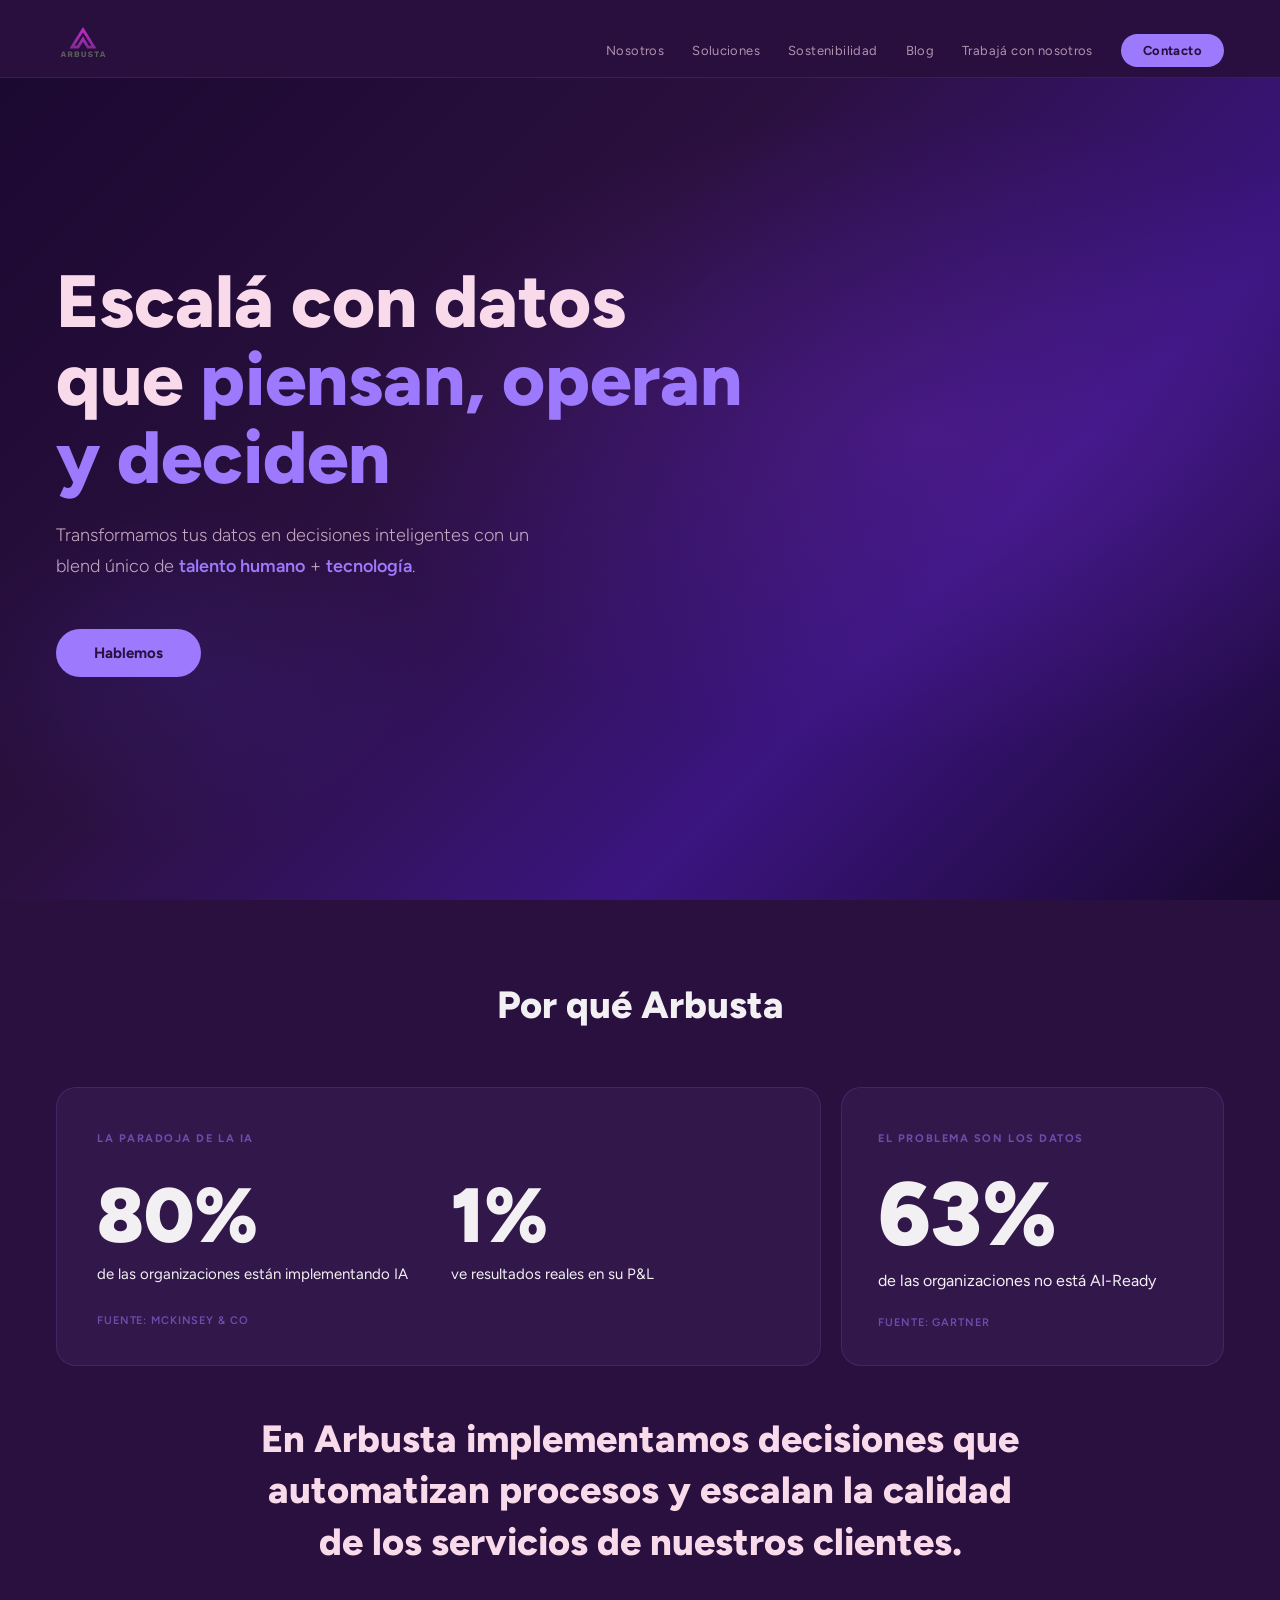
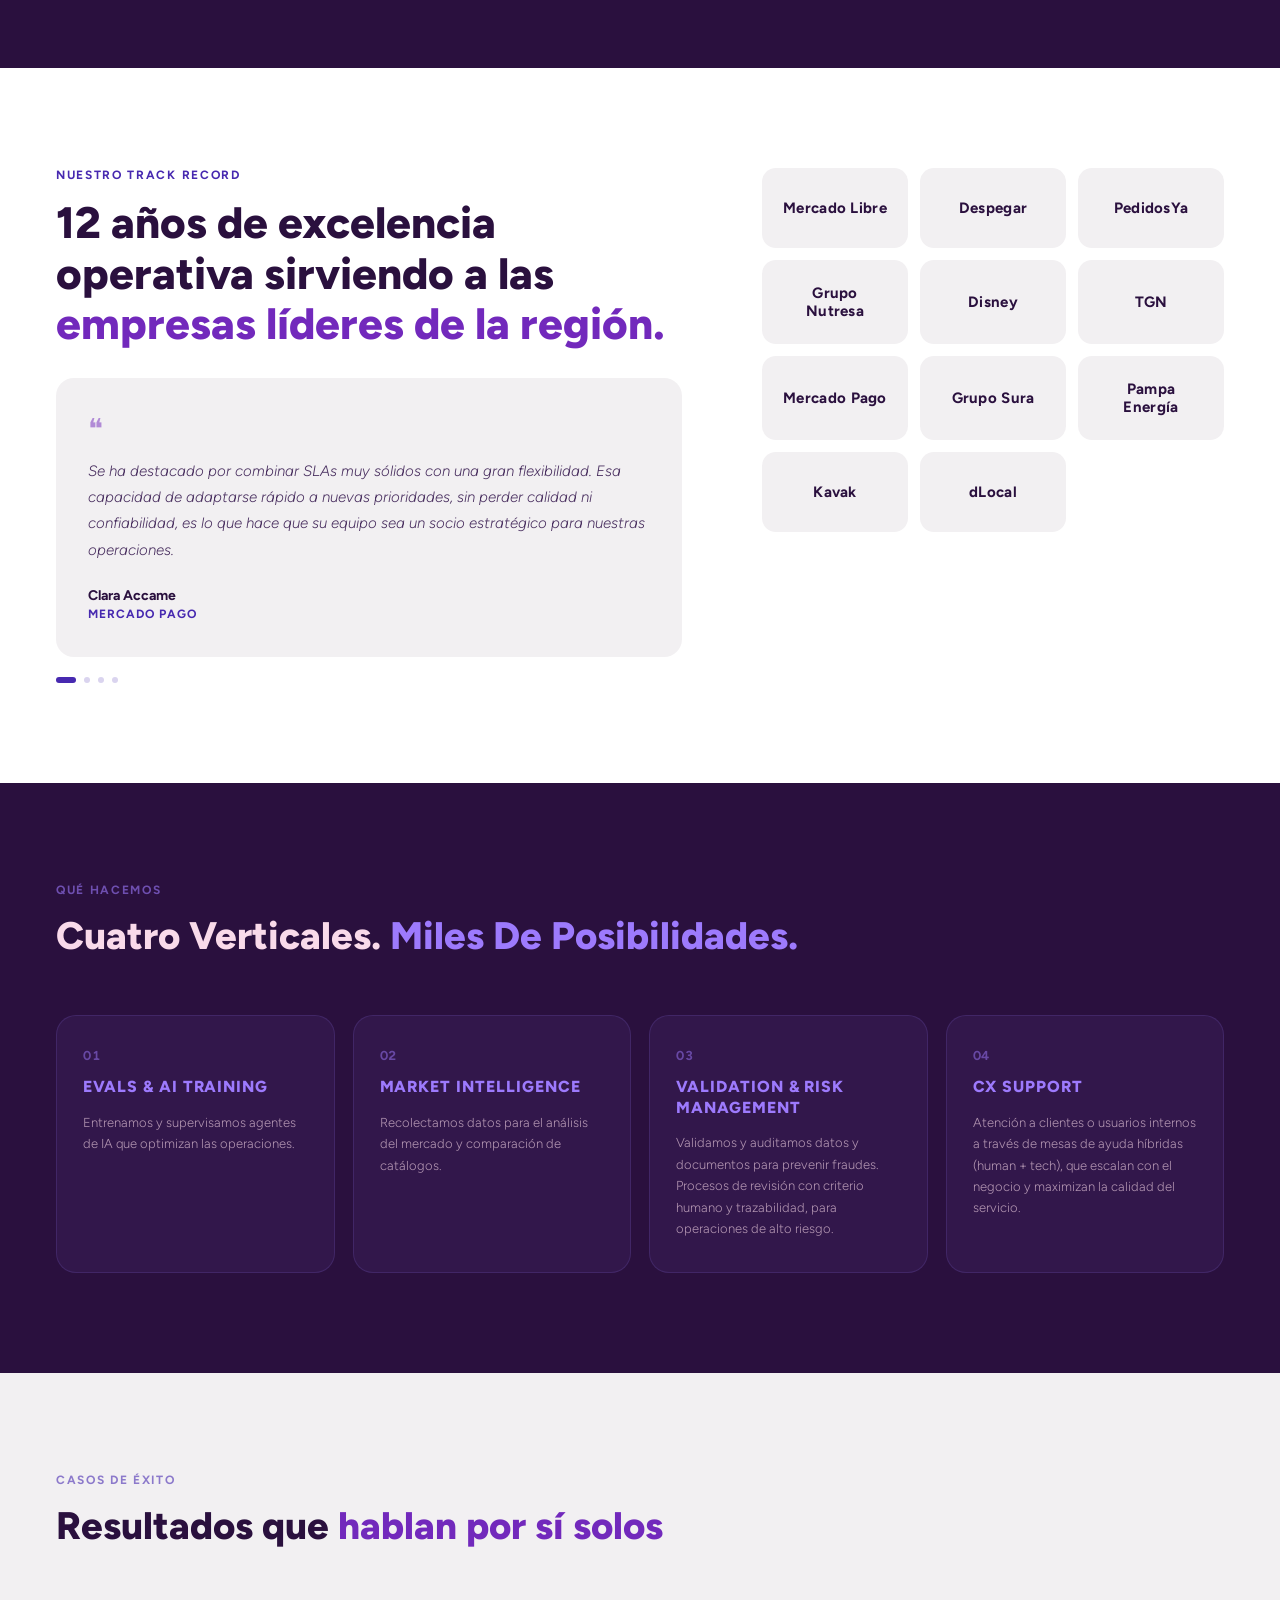
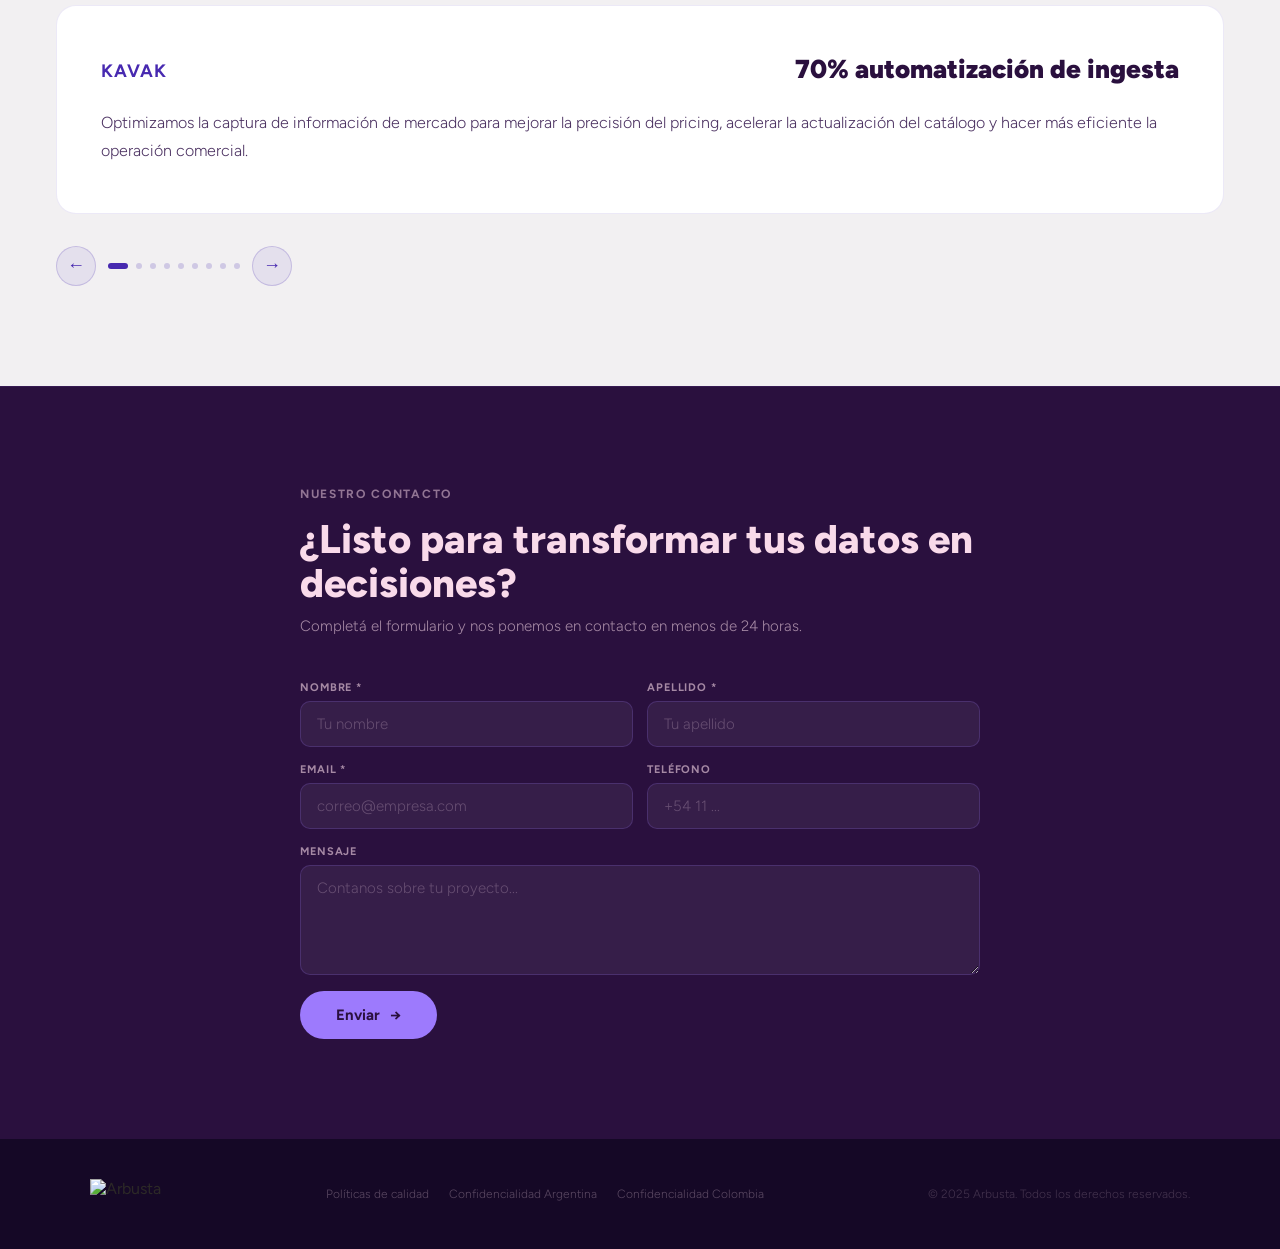
==== index.html @ 10083c9f "Add files via upload" ====
<!DOCTYPE html>
<html lang="es">
<head>
<meta charset="UTF-8">
<meta name="viewport" content="width=device-width, initial-scale=1.0">
<title>Arbusta — Human-in-the-Loop AI — Arbusta</title>
<meta name="description" content="Arbusta — Human-in-the-Loop AI. Transformamos datos en inteligencia accionable.">
<link rel="preconnect" href="https://fonts.googleapis.com">
<link href="https://fonts.googleapis.com/css2?family=Figtree:wght@300;400;600;700;800;900&display=swap" rel="stylesheet">
<link rel="stylesheet" href="styles.css">
</head>
<body>

<!-- NAV -->
<nav>
  <a href="index.html" class="nav-logo">
    <img src="[data-uri]" alt="Arbusta">
  </a>
  <ul class="nav-links">
    <li><a href="index.html#nosotros">Nosotros</a></li>
    <li><a href="soluciones.html">Soluciones</a></li>
    <li><a href="sostenibilidad.html">Sostenibilidad</a></li>
    <li><a href="blog.html">Blog</a></li>
    <li><a href="trabaja.html">Trabajá con nosotros</a></li>
    <li><a href="index.html#contacto" class="nav-cta">Contacto</a></li>
  </ul>
</nav>

<!-- HERO -->
<section class="hero" id="inicio">
  <div class="hero-bg"></div>
  <div class="hero-glow"></div>
  <div class="hero-content">
    <h1>Escalá con datos que <span>piensan, operan y deciden</span></h1>
    <p class="hero-sub">Transformamos tus datos en decisiones inteligentes con un blend único de <strong>talento humano</strong> + <strong>tecnología</strong>.</p>
    <a href="https://calendly.com/stephany-villa/30min" target="_blank" class="btn-primary">Hablemos</a>
  </div>
</section>

<!-- POR QUÉ ARBUSTA -->
<section class="stats-section">

  <div class="stats-section-header">
    <h2>Por qué Arbusta</h2>
  </div>

  <div class="stats-row">

    <!-- Bloque agrupado: datos 1 y 2 (McKinsey) -->
    <div class="stat-group">
      <div class="stat-group-header">
        <span class="stat-group-tag">La paradoja de la IA</span>
      </div>
      <div class="stat-group-nums">
        <div class="stat-group-item">
          <div class="stat-group-num">80%</div>
          <p class="stat-group-title">de las organizaciones están implementando IA</p>
        </div>
        <div class="stat-group-item">
          <div class="stat-group-num">1%</div>
          <p class="stat-group-title">ve resultados reales en su P&amp;L</p>
        </div>
      </div>
      <span class="stat-group-source" style="margin-top: 28px; display: block;">Fuente: McKinsey &amp; Co</span>
    </div>

    <!-- Dato único: Gartner -->
    <div class="stat-solo">
      <span class="stat-solo-tag">El problema son los datos</span>
      <div class="stat-solo-num">63%</div>
      <p class="stat-solo-title">de las organizaciones no está AI-Ready</p>
      <span class="stat-solo-source">Fuente: Gartner</span>
    </div>

  </div>

  <div class="stats-conclusion">
    En Arbusta implementamos decisiones que automatizan procesos y escalan la calidad de los servicios de nuestros clientes.
  </div>

</section>

<!-- TRACK RECORD -->
<section class="nosotros" id="nosotros">
  <div class="nosotros-inner">
    <div class="nosotros-text">
      <span class="section-label">Nuestro track record</span>
      <h2>12 años de excelencia operativa sirviendo a las <span>empresas líderes de la región.</span></h2>
      <div class="testi-inline-carousel">
        <div class="testi-inline-track" id="inlineTrack">
          <div class="testi-inline-card">
            <div class="testi-inline-icon">❝</div>
            <p class="testi-inline-quote">Se ha destacado por combinar SLAs muy sólidos con una gran flexibilidad. Esa capacidad de adaptarse rápido a nuevas prioridades, sin perder calidad ni confiabilidad, es lo que hace que su equipo sea un socio estratégico para nuestras operaciones.</p>
            <p class="testi-inline-author">Clara Accame</p>
            <p class="testi-inline-company">Mercado Pago</p>
          </div>
          <div class="testi-inline-card">
            <div class="testi-inline-icon">❝</div>
            <p class="testi-inline-quote">Es un socio que entiende perfectamente nuestras necesidades de escalamiento y flexibilidad. Su modelo de augmented agents nos ha permitido integrar rápidamente talento especializado a nuestros equipos, manteniendo nuestros estándares de calidad y cultura organizacional.</p>
            <p class="testi-inline-author">Florencia Magnone</p>
            <p class="testi-inline-company">Despegar</p>
          </div>
          <div class="testi-inline-card">
            <div class="testi-inline-icon">❝</div>
            <p class="testi-inline-quote">Fue fundamental para optimizar los input de mercado, que es la materia prima de nuestro algoritmo de Machine Learning, lo cual nos permite tener mayor exactitud en la predicción de precios de mercado y mayor confiabilidad para poder brindar un precio justo a nuestros clientes.</p>
            <p class="testi-inline-author">Jonathan Vidal</p>
            <p class="testi-inline-company">Kavak</p>
          </div>
          <div class="testi-inline-card">
            <div class="testi-inline-icon">❝</div>
            <p class="testi-inline-quote">Es una empresa que se adapta rápidamente a los cambios y los ritmos de cada proyecto. Y además, es una empresa con la que nos identificamos por sus valores, su compromiso, y su impacto.</p>
            <p class="testi-inline-author">Marcos Foglia</p>
            <p class="testi-inline-company">Regional VP, Content Experience & Operations</p>
          </div>
        </div>
        <div class="testi-inline-dots" id="inlineDots"></div>
      </div>
    </div>
    <div class="clientes-grid">
      <div class="cliente-card"><span>Mercado Libre</span></div>
      <div class="cliente-card"><span>Despegar</span></div>
      <div class="cliente-card"><span>PedidosYa</span></div>
      <div class="cliente-card"><span>Grupo Nutresa</span></div>
      <div class="cliente-card"><span>Disney</span></div>
      <div class="cliente-card"><span>TGN</span></div>
      <div class="cliente-card"><span>Mercado Pago</span></div>
      <div class="cliente-card"><span>Grupo Sura</span></div>
      <div class="cliente-card"><span>Pampa Energía</span></div>
      <div class="cliente-card"><span>Kavak</span></div>
      <div class="cliente-card"><span>dLocal</span></div>
    </div>
  </div>
</section>

<!-- SOLUCIONES — solo 4 verticales -->
<section class="soluciones" id="soluciones">
  <span class="soluciones-label">Qué hacemos</span>
  <h2>Cuatro Verticales. <span>Miles De Posibilidades.</span></h2>
  <div class="sol-grid">
    <div class="sol-card">
      <span class="sol-num">01</span>
      <h3>Evals &amp; AI Training</h3>
      <p>Entrenamos y supervisamos agentes de IA que optimizan las operaciones.</p>
    </div>
    <div class="sol-card">
      <span class="sol-num">02</span>
      <h3>Market Intelligence</h3>
      <p>Recolectamos datos para el análisis del mercado y comparación de catálogos.</p>
    </div>
    <div class="sol-card">
      <span class="sol-num">03</span>
      <h3>Validation &amp; Risk Management</h3>
      <p>Validamos y auditamos datos y documentos para prevenir fraudes. Procesos de revisión con criterio humano y trazabilidad, para operaciones de alto riesgo.</p>
    </div>
    <div class="sol-card">
      <span class="sol-num">04</span>
      <h3>CX Support</h3>
      <p>Atención a clientes o usuarios internos a través de mesas de ayuda híbridas (human + tech), que escalan con el negocio y maximizan la calidad del servicio.</p>
    </div>
  </div>
</section>

<!-- CASOS DE ÉXITO -->
<section class="casos-exito" id="casos">
  <span class="soluciones-label" style="color:rgba(71,41,176,0.6);">Casos de éxito</span>
  <h2 class="casos-exito-title">Resultados que <span>hablan por sí solos</span></h2>
  <div class="casos-carousel-wrapper">
    <div class="casos-carousel-track" id="casosTrack">

      <div class="caso-exito-card">
        <div class="caso-exito-top">
          <div class="caso-exito-cliente">Kavak</div>
          <div class="caso-exito-metric">70% automatización de ingesta</div>
        </div>
        <p class="caso-exito-desc">Optimizamos la captura de información de mercado para mejorar la precisión del pricing, acelerar la actualización del catálogo y hacer más eficiente la operación comercial.</p>
      </div>

      <div class="caso-exito-card">
        <div class="caso-exito-top">
          <div class="caso-exito-cliente">TGN</div>
          <div class="caso-exito-metric">+7.700 registros clasificados</div>
        </div>
        <p class="caso-exito-desc">Entrenamos un modelo de IA capaz de clasificar reportes de mantenimiento, ayudando a reducir costos operativos y mejorar la productividad de los equipos técnicos.</p>
      </div>

      <div class="caso-exito-card">
        <div class="caso-exito-top">
          <div class="caso-exito-cliente">Mercado Pago</div>
          <div class="caso-exito-metric">+1.000.000 tickets gestionados</div>
        </div>
        <p class="caso-exito-desc">Gestionamos reclamos y casos complejos con altos estándares de calidad, fortaleciendo la eficiencia operativa y la consistencia del servicio de soporte.</p>
      </div>

      <div class="caso-exito-card">
        <div class="caso-exito-top">
          <div class="caso-exito-cliente">Grupo Nutresa</div>
          <div class="caso-exito-metric">+680.000 registros normalizados</div>
        </div>
        <p class="caso-exito-desc">Mejoramos la calidad y confiabilidad de información crítica de clientes y productos, fortaleciendo la gobernanza de datos y los estándares operativos de la compañía.</p>
      </div>

      <div class="caso-exito-card">
        <div class="caso-exito-top">
          <div class="caso-exito-cliente">Omint</div>
          <div class="caso-exito-metric">6 años de acompañamiento</div>
        </div>
        <p class="caso-exito-desc">Acompañamos la evolución digital de plataformas críticas con QA y testing, ayudando a detectar errores tempranamente y asegurar una mejor experiencia para los usuarios.</p>
      </div>

      <div class="caso-exito-card">
        <div class="caso-exito-top">
          <div class="caso-exito-cliente">Mercado Libre</div>
          <div class="caso-exito-metric">Data annotation + computer vision</div>
        </div>
        <p class="caso-exito-desc">Contribuimos a mejorar modelos que detectan publicaciones fraudulentas y artículos prohibidos, fortaleciendo la seguridad y confianza dentro del ecosistema digital.</p>
      </div>

      <div class="caso-exito-card">
        <div class="caso-exito-top">
          <div class="caso-exito-cliente">Mamotest</div>
          <div class="caso-exito-metric">25.000 imágenes taggeadas</div>
        </div>
        <p class="caso-exito-desc">Preparamos información médica clave para entrenar IA aplicada a mamografías, ayudando a acelerar diagnósticos y ampliar el acceso a salud de calidad.</p>
      </div>

      <div class="caso-exito-card">
        <div class="caso-exito-top">
          <div class="caso-exito-cliente">Newsan</div>
          <div class="caso-exito-metric">Calidad de datos</div>
        </div>
        <p class="caso-exito-desc">Aseguramos la calidad de información crítica para implementar una solución digital B2B, combinando excelencia operativa, eficiencia y talento diverso.</p>
      </div>

      <div class="caso-exito-card">
        <div class="caso-exito-top">
          <div class="caso-exito-cliente">Swiss Medical Group</div>
          <div class="caso-exito-metric">Integración de Nuevos Talentos</div>
        </div>
        <p class="caso-exito-desc">Diseñamos un programa de aceleración técnica para incorporar nuevos perfiles a equipos de desarrollo, demostrando el valor de formar talento con potencial.</p>
      </div>

    </div>
  </div>
  <div class="casos-carousel-controls">
    <button class="casos-btn" id="casosPrev">&#8592;</button>
    <div class="casos-dots" id="casosDots"></div>
    <button class="casos-btn" id="casosNext">&#8594;</button>
  </div>
</section>

<!-- CONTACTO -->
<section class="contacto" id="contacto">
  <div class="contacto-inner">
    <span class="section-label" style="color:rgba(249,218,234,0.5);">Nuestro contacto</span>
    <h2>¿Listo para transformar tus datos en decisiones?</h2>
    <p class="contacto-sub">Completá el formulario y nos ponemos en contacto en menos de 24 horas.</p>
    <form class="contact-form" id="contact-form" action="https://formspree.io/f/xrejwpoy" method="POST">
      <div class="form-row">
        <div class="form-group"><label>Nombre *</label><input type="text" name="nombre" placeholder="Tu nombre" required></div>
        <div class="form-group"><label>Apellido *</label><input type="text" name="apellido" placeholder="Tu apellido" required></div>
      </div>
      <div class="form-row">
        <div class="form-group"><label>Email *</label><input type="email" name="email" placeholder="correo@empresa.com" required></div>
        <div class="form-group"><label>Teléfono</label><input type="tel" name="telefono" placeholder="+54 11 ..."></div>
      </div>
      <div class="form-group"><label>Mensaje</label><textarea name="mensaje" placeholder="Contanos sobre tu proyecto..." maxlength="500"></textarea></div>
      <button type="submit" class="btn-submit" id="c-btn"><span class="btext">Enviar</span> →</button>
    </form>
    <div class="form-success" id="c-success">
      <div class="success-icon">✓</div>
      <h3>¡Mensaje enviado!</h3>
      <p>Nos ponemos en contacto en menos de 24 horas.</p>
    </div>
  </div>
</section>

<!-- FOOTER -->
<footer>
  <div class="footer-inner">
    <div class="footer-logo">
      <img src="[data-uri]" alt="Arbusta">
    </div>
    <div class="footer-links">
      <a href="https://arbusta.net/politica-privacidad-extensiones/" target="_blank">Políticas de calidad</a>
      <a href="https://arbusta.net/confidencialidad-arg/" target="_blank">Confidencialidad Argentina</a>
      <a href="https://arbusta.net/confidencialidad-col/" target="_blank">Confidencialidad Colombia</a>
    </div>
    <span class="footer-copy">© 2025 Arbusta. Todos los derechos reservados.</span>
  </div>
</footer>
<script src="main.js"></script>
</body>
</html>
---- styles.css ----
*, *::before, *::after { box-sizing: border-box; margin: 0; padding: 0; }
:root {
  /* Colores de la propuesta web / brandbook */
  --aubergine:   #2a103e;
  --purple:      #4729b0;
  --grape:       #7229bc;
  --lilac:       #9d7afd;
  --pink:        #f9daea;
  --graphite:    #2c2927;
  --gray:        #f2f0f2;
  --white:       #ffffff;
}
html { scroll-behavior: smooth; }
body { font-family: 'Figtree', sans-serif; background: var(--white); color: var(--graphite); overflow-x: hidden; }
a { text-decoration: none; }
img { max-width: 100%; display: block; }

/* ── NAV ── */
nav {
  position: fixed; top: 0; left: 0; right: 0; z-index: 200;
  display: flex; align-items: flex-end; justify-content: space-between;
  padding: 0 56px 18px; height: 78px;
  background: rgba(42,16,62,0.97); backdrop-filter: blur(16px);
  border-bottom: 1px solid rgba(157,122,253,0.14);
}
.nav-logo img { height: 34px; width: auto; }
.nav-links { display: flex; gap: 28px; list-style: none; align-items: center; }
.nav-links a { font-size: 13px; font-weight: 400; color: rgba(249,218,234,0.65); letter-spacing: 0.03em; transition: color 0.2s; }
.nav-links a:hover { color: var(--white); }
.nav-cta { background: var(--lilac) !important; color: var(--aubergine) !important; padding: 9px 22px; border-radius: 100px; font-weight: 700 !important; }
.nav-cta:hover { opacity: 0.88; }

/* ── HERO ── */
.hero {
  min-height: 100vh; background: var(--aubergine);
  display: flex; align-items: center;
  padding: 120px 56px 80px; position: relative; overflow: hidden;
}
.hero-bg {
  position: absolute; inset: 0; z-index: 0;
  background: linear-gradient(135deg, #1a0830 0%, #2a103e 40%, #3b1580 70%, #1a0830 100%);
}
.hero-glow {
  position: absolute; inset: 0; z-index: 1; pointer-events: none;
  background:
    radial-gradient(ellipse 70% 55% at 72% 48%, rgba(114,41,188,0.28) 0%, transparent 65%),
    radial-gradient(ellipse 35% 35% at 15% 75%, rgba(71,41,176,0.22) 0%, transparent 55%);
  animation: glow 9s ease-in-out infinite alternate;
}
@keyframes glow { from { opacity:.65; } to { opacity:1; } }
.hero-content { position: relative; z-index: 2; max-width: 700px; }
.hero h1 {
  font-size: clamp(44px, 5.8vw, 74px); font-weight: 800; line-height: 1.05;
  color: var(--pink); margin-bottom: 24px;
  animation: fadeUp 0.9s ease both;
}
.hero h1 span { color: var(--lilac); }
.hero-sub {
  font-size: 18px; font-weight: 300; color: rgba(249,218,234,0.75);
  line-height: 1.68; max-width: 520px; margin-bottom: 48px;
  animation: fadeUp 0.9s 0.15s ease both;
}
.hero-sub strong { color: var(--lilac); font-weight: 600; }
.btn-primary {
  display: inline-block; font-size: 15px; font-weight: 700;
  background: var(--lilac); color: var(--aubergine);
  border-radius: 100px; padding: 15px 38px;
  transition: opacity 0.2s, transform 0.15s;
  animation: fadeUp 0.9s 0.3s ease both;
}
.btn-primary:hover { opacity: 0.88; transform: translateY(-2px); }
@keyframes fadeUp { from { opacity:0; transform:translateY(20px); } to { opacity:1; transform:none; } }

/* ── POR QUÉ ARBUSTA — stats ── */
.stats-section {
  background: var(--aubergine); padding: 80px 56px 100px;
}
.stats-section-header {
  text-align: center; margin-bottom: 56px;
}
.stats-section-header .section-label { color: rgba(157,122,253,0.6); }
.stats-section-header h2 {
  font-size: clamp(24px, 3vw, 38px); font-weight: 800; color: #f2f0f2; margin-bottom: 0; line-height: 1.35;
}
.stats-section-header h2 span { color: rgba(249,218,234,0.55); font-weight: 300; }
/* fila principal: bloque izq agrupado + bloque der */
.stats-row {
  display: grid; grid-template-columns: 2fr 1fr; gap: 20px;
  margin-bottom: 48px;
}
/* bloque izquierdo: 2 números lado a lado con tag y fuente compartidos */
.stat-group {
  background: rgba(157,122,253,0.07); border: 1px solid rgba(157,122,253,0.15);
  border-radius: 20px; padding: 44px 40px 36px;
}
.stat-group-header {
  display: flex; justify-content: space-between; align-items: flex-start;
  margin-bottom: 32px;
}
.stat-group-tag {
  font-size: 11px; font-weight: 700; letter-spacing: 0.14em; text-transform: uppercase;
  color: rgba(157,122,253,0.55);
}
.stat-group-source {
  font-size: 11px; font-weight: 600; letter-spacing: 0.08em;
  color: rgba(157,122,253,0.55); text-transform: uppercase;
}
.stat-group-nums {
  display: grid; grid-template-columns: 1fr 1fr; gap: 24px;
}
.stat-group-item { }
.stat-group-num {
  font-size: clamp(64px, 6vw, 92px); font-weight: 900; color: #f2f0f2;
  line-height: 1; margin-bottom: 10px;
}
.stat-group-title {
  font-size: 15px; font-weight: 400; color: #f2f0f2; line-height: 1.45;
}
.stat-group-divider {
  width: 1px; background: rgba(157,122,253,0.2); align-self: stretch; margin: 0 4px;
}
/* bloque derecho: dato único */
.stat-solo {
  background: rgba(157,122,253,0.07); border: 1px solid rgba(157,122,253,0.15);
  border-radius: 20px; padding: 44px 36px 36px;
  display: flex; flex-direction: column;
}
.stat-solo-tag {
  font-size: 11px; font-weight: 700; letter-spacing: 0.14em; text-transform: uppercase;
  color: rgba(157,122,253,0.55); margin-bottom: auto;
}
.stat-solo-num {
  font-size: clamp(72px, 7vw, 100px); font-weight: 900; color: #f2f0f2;
  line-height: 1; margin: 24px 0 10px;
}
.stat-solo-title {
  font-size: 16px; font-weight: 400; color: #f2f0f2; line-height: 1.45; margin-bottom: 24px;
}
.stat-solo-source {
  font-size: 11px; font-weight: 600; letter-spacing: 0.08em;
  color: rgba(157,122,253,0.55); text-transform: uppercase; margin-top: auto;
}
.stats-conclusion {
  text-align: center; max-width: 760px; margin: 40px auto 0;
  font-size: clamp(24px, 3vw, 38px); font-weight: 800; color: var(--pink);
  line-height: 1.35;
}
.stats-conclusion strong { font-weight: 700; color: var(--lilac); }

/* ── TRACK RECORD ── */
.nosotros { background: var(--white); padding: 100px 56px; }
.nosotros-inner { max-width: 1200px; margin: 0 auto; display: grid; grid-template-columns: 1fr 2fr; gap: 80px; align-items: start; }
.section-label { font-size: 12px; font-weight: 700; letter-spacing: 0.14em; color: var(--purple); text-transform: uppercase; margin-bottom: 16px; display: block; }
.nosotros-text h2 { font-size: clamp(28px, 3.5vw, 44px); font-weight: 800; color: var(--aubergine); line-height: 1.15; margin-bottom: 28px; }
.nosotros-text h2 span { color: var(--grape); }
.nosotros-stat {
  display: flex; flex-direction: column; align-items: center; justify-content: center;
  text-align: center; gap: 6px; margin-bottom: 36px;
  background: var(--gray); border-radius: 18px; padding: 36px 28px;
}
.nosotros-stat-num { font-size: 72px; font-weight: 900; color: var(--purple); line-height: 1; }
.nosotros-stat-label { font-size: 15px; color: #4a3060; line-height: 1.4; font-weight: 400; max-width: 200px; }
.btn-solid { display: inline-block; font-size: 14px; font-weight: 700; background: var(--lilac); color: var(--aubergine); border-radius: 100px; padding: 14px 32px; transition: opacity 0.2s, transform 0.15s; }
.btn-solid:hover { opacity: 0.88; transform: translateY(-1px); }
/* carrusel inline */
.testi-inline-carousel { overflow: hidden; }
.testi-inline-track { display: flex; transition: transform 0.5s cubic-bezier(0.4,0,0.2,1); }
.testi-inline-card {
  flex: 0 0 100%; background: var(--gray); border-radius: 18px; padding: 36px 32px;
  box-sizing: border-box; display: flex; flex-direction: column;
}
.testi-inline-icon { font-size: 28px; color: var(--grape); opacity: 0.5; margin-bottom: 16px; line-height: 1; }
.testi-inline-quote { font-size: 15px; color: #4a3060; line-height: 1.75; font-weight: 300; font-style: italic; flex: 1; margin-bottom: 24px; }
.testi-inline-author { font-size: 14px; font-weight: 700; color: var(--aubergine); }
.testi-inline-company { font-size: 12px; font-weight: 700; color: var(--purple); margin-top: 3px; text-transform: uppercase; letter-spacing: 0.08em; }
.testi-inline-dots { display: flex; gap: 8px; margin-top: 20px; }
.testi-inline-dot {
  width: 6px; height: 6px; border-radius: 50%;
  background: rgba(71,41,176,0.2); cursor: pointer; transition: all 0.2s;
}
.testi-inline-dot.active { background: var(--purple); width: 20px; border-radius: 3px; }
/* grid de logos */
.clientes-grid {
  display: grid; grid-template-columns: repeat(3, 1fr); gap: 12px;
}
.cliente-card {
  background: #f2f0f2; border-radius: 14px; padding: 24px 20px;
  display: flex; align-items: center; justify-content: center;
  min-height: 80px;
}
.cliente-card span {
  font-size: 15px; font-weight: 700; color: var(--aubergine);
  text-align: center; letter-spacing: 0.02em;
}

/* ── SOLUCIONES — solo 4 verticales ── */
.soluciones { background: var(--aubergine); padding: 100px 56px; }
.soluciones-label { font-size: 12px; font-weight: 700; letter-spacing: 0.14em; color: rgba(157,122,253,0.6); text-transform: uppercase; margin-bottom: 16px; display: block; }
.soluciones h2 { font-size: clamp(28px, 3vw, 42px); font-weight: 800; color: var(--pink); margin-bottom: 56px; line-height: 1.2; }
.soluciones h2 span { color: var(--lilac); }
.sol-grid { display: grid; grid-template-columns: repeat(4,1fr); gap: 18px; }
.sol-card {
  background: rgba(157,122,253,0.07); border: 1px solid rgba(157,122,253,0.15);
  border-radius: 20px; padding: 32px 26px;
  display: flex; flex-direction: column; gap: 14px;
  transition: background 0.2s, transform 0.15s;
}
.sol-card:hover { background: rgba(157,122,253,0.13); transform: translateY(-3px); }
.sol-num { font-size: 13px; font-weight: 700; color: rgba(157,122,253,0.5); font-variant-numeric: tabular-nums; letter-spacing: 0.06em; }
.sol-card h3 { font-size: 16px; font-weight: 800; color: var(--lilac); text-transform: uppercase; letter-spacing: 0.06em; line-height: 1.3; }
.sol-card p { font-size: 13px; color: rgba(249,218,234,0.65); line-height: 1.65; font-weight: 300; flex: 1; }

/* ── CASOS DE ÉXITO ── */
.casos-exito { background: var(--gray); padding: 100px 56px; }
.casos-exito-title { font-size: clamp(28px, 3vw, 42px); font-weight: 800; color: var(--aubergine); margin-bottom: 56px; line-height: 1.2; }
.casos-exito-title span { color: var(--grape); }
.casos-carousel-wrapper { overflow: hidden; }
.casos-carousel-track { display: flex; transition: transform 0.5s cubic-bezier(0.4,0,0.2,1); }
.caso-exito-card {
  flex: 0 0 100%; box-sizing: border-box;
  background: var(--white); border: 1px solid rgba(71,41,176,0.1);
  border-radius: 20px; padding: 48px 44px;
}
.caso-exito-top { display: flex; justify-content: space-between; align-items: flex-start; margin-bottom: 24px; gap: 24px; }
.caso-exito-cliente { font-size: 18px; font-weight: 700; color: var(--purple); text-transform: uppercase; letter-spacing: 0.06em; padding-top: 6px; }
.caso-exito-metric { font-size: clamp(18px, 2.5vw, 26px); font-weight: 900; color: var(--aubergine); line-height: 1.2; text-align: right; }
.caso-exito-desc { font-size: 16px; font-weight: 300; color: #4a3060; line-height: 1.75; }
.casos-carousel-controls { display: flex; align-items: center; justify-content: flex-start; gap: 12px; margin-top: 32px; }
.casos-btn {
  width: 40px; height: 40px; border-radius: 50%;
  background: rgba(71,41,176,0.08); border: 1px solid rgba(71,41,176,0.2);
  color: var(--purple); font-size: 18px; cursor: pointer;
  display: flex; align-items: center; justify-content: center;
  transition: background 0.2s;
}
.casos-btn:hover { background: rgba(71,41,176,0.15); }
.casos-dots { display: flex; align-items: center; gap: 8px; }
.casos-dot { width: 6px; height: 6px; border-radius: 50%; background: rgba(71,41,176,0.2); cursor: pointer; transition: all 0.2s; }
.casos-dot.active { background: var(--purple); width: 20px; border-radius: 3px; }

/* ── POR QUÉ ── */
.porque { background: var(--gray); padding: 100px 56px; }
.porque-inner { max-width: 1100px; margin: 0 auto; }
.porque-quote { font-size: clamp(18px, 2.2vw, 24px); font-weight: 600; color: var(--aubergine); max-width: 700px; margin-bottom: 56px; line-height: 1.5; }
.porque-quote strong { color: var(--grape); }
.porque-pillars { display: grid; grid-template-columns: repeat(3,1fr); gap: 20px; }
.pillar { background: var(--white); border-radius: 18px; padding: 32px 28px; }
.pillar-icon { font-size: 36px; margin-bottom: 16px; }
.pillar h3 { font-size: 18px; font-weight: 700; color: var(--aubergine); margin-bottom: 8px; }
.pillar p { font-size: 14px; font-weight: 300; color: #4a3060; line-height: 1.6; }

/* ── CASOS ── */
.casos { background: var(--white); padding: 100px 56px; }
.casos-inner { max-width: 1100px; margin: 0 auto; display: grid; grid-template-columns: 1fr 1fr; gap: 60px; align-items: start; }
.casos-text h2 { font-size: clamp(26px, 3vw, 38px); font-weight: 800; color: var(--aubergine); margin-bottom: 16px; }
.casos-text p { font-size: 15px; font-weight: 300; color: #4a3060; margin-bottom: 28px; line-height: 1.6; }
.btn-outline { display: inline-block; font-size: 14px; font-weight: 700; color: var(--purple); border: 2px solid var(--purple); border-radius: 100px; padding: 12px 28px; transition: all 0.2s; }
.btn-outline:hover { background: var(--purple); color: var(--white); }
.casos-cards { display: flex; flex-direction: column; gap: 16px; }
.caso-card { background: var(--gray); border-radius: 16px; padding: 28px; display: flex; align-items: center; gap: 28px; }
.caso-logo { width: 120px; flex-shrink: 0; }
.caso-logo img { max-height: 36px; width: auto; object-fit: contain; }
.caso-divider { width: 1px; height: 60px; background: rgba(71,41,176,0.15); flex-shrink: 0; }
.caso-label { font-size: 12px; font-weight: 400; color: #4a3060; margin-bottom: 4px; }
.caso-num { font-size: 40px; font-weight: 900; color: var(--purple); line-height: 1; }

/* ── TESTIMONIOS CARRUSEL ── */
.testimonios { background: var(--aubergine); padding: 100px 56px; overflow: hidden; }
.testimonios-header { text-align: center; margin-bottom: 56px; }
.testimonios-header h2 { font-size: clamp(26px, 3vw, 40px); font-weight: 800; color: #f2f0f2; line-height: 1.2; }
.testimonios-header h2 span { color: var(--lilac); }
.carousel-track-wrapper { overflow: hidden; position: relative; }
.carousel-track {
  display: flex; gap: 24px;
  transition: transform 0.5s cubic-bezier(0.4,0,0.2,1);
}
.testi-card {
  background: rgba(157,122,253,0.07); border: 1px solid rgba(157,122,253,0.15);
  border-radius: 18px; padding: 36px 32px;
  flex: 0 0 calc(33.333% - 16px);
  display: flex; flex-direction: column; gap: 0;
  box-sizing: border-box;
}
.testi-icon { color: var(--lilac); font-size: 28px; margin-bottom: 20px; opacity: 0.5; line-height: 1; }
.testi-quote { font-size: 15px; color: #f2f0f2; line-height: 1.75; font-weight: 300; font-style: italic; flex: 1; margin-bottom: 28px; }
.testi-author { font-size: 14px; font-weight: 700; color: var(--pink); }
.testi-role { font-size: 12px; color: rgba(157,122,253,0.7); margin-top: 4px; font-weight: 300; }
.testi-company { font-size: 12px; font-weight: 700; color: var(--lilac); margin-top: 2px; text-transform: uppercase; letter-spacing: 0.08em; }
.carousel-controls { display: flex; justify-content: center; gap: 12px; margin-top: 40px; }
.carousel-btn {
  width: 40px; height: 40px; border-radius: 50%;
  background: rgba(157,122,253,0.12); border: 1px solid rgba(157,122,253,0.3);
  color: var(--lilac); font-size: 18px; cursor: pointer;
  display: flex; align-items: center; justify-content: center;
  transition: background 0.2s, transform 0.15s;
}
.carousel-btn:hover { background: rgba(157,122,253,0.25); transform: scale(1.05); }
.carousel-dots { display: flex; align-items: center; gap: 8px; }
.carousel-dot {
  width: 6px; height: 6px; border-radius: 50%;
  background: rgba(157,122,253,0.3); cursor: pointer; transition: all 0.2s;
}
.carousel-dot.active { background: var(--lilac); width: 20px; border-radius: 3px; }

/* ── CLIENTES ── */
.clientes { background: var(--white); padding: 80px 56px; }
.clientes-inner { max-width: 1100px; margin: 0 auto; }
.clientes h2 { font-size: clamp(22px, 2.5vw, 30px); font-weight: 700; color: var(--aubergine); margin-bottom: 48px; }
.clientes-logos { display: grid; grid-template-columns: repeat(5,1fr); gap: 2px; background: rgba(71,41,176,0.08); border-radius: 18px; overflow: hidden; margin-bottom: 40px; }
.logo-cell { background: var(--white); padding: 28px 24px; display: flex; align-items: center; justify-content: center; transition: background 0.2s; }
.logo-cell:hover { background: var(--gray); }
.logo-cell img { max-height: 32px; max-width: 120px; width: auto; object-fit: contain; filter: grayscale(100%); opacity: 0.65; transition: all 0.2s; }
.logo-cell:hover img { filter: grayscale(0%); opacity: 1; }
.clientes-cta { text-align: center; }

/* ── CTA FINAL ── */
.cta-final { background: var(--aubergine); padding: 120px 56px; text-align: center; position: relative; overflow: hidden; }
.cta-dots { position: absolute; inset: 0; background-image: radial-gradient(circle, rgba(157,122,253,0.13) 1.5px, transparent 1.5px); background-size: 30px 30px; }
.cta-inner { position: relative; z-index: 2; }
.cta-final h2 { font-size: clamp(26px, 4vw, 52px); font-weight: 300; font-style: italic; color: var(--pink); line-height: 1.3; max-width: 700px; margin: 0 auto 40px; font-family: Georgia, serif; }

/* ── CONTACTO ── */
.contacto { background: var(--aubergine); padding: 100px 56px; border-top: 1px solid rgba(157,122,253,0.1); }
.contacto-inner { max-width: 680px; margin: 0 auto; }
.contacto h2 { font-size: clamp(26px, 3.5vw, 40px); font-weight: 800; color: var(--pink); line-height: 1.1; margin-bottom: 10px; }
.contacto-sub { font-size: 15px; color: rgba(249,218,234,0.6); margin-bottom: 44px; line-height: 1.5; font-weight: 300; }
.contact-form { display: flex; flex-direction: column; gap: 16px; }
.form-row { display: grid; grid-template-columns: 1fr 1fr; gap: 14px; }
.form-group { display: flex; flex-direction: column; gap: 7px; }
.form-group label { font-size: 11px; font-weight: 700; letter-spacing: 0.08em; color: rgba(249,218,234,0.6); text-transform: uppercase; }
.form-group input, .form-group textarea {
  background: rgba(255,255,255,0.06); border: 1px solid rgba(157,122,253,0.2);
  border-radius: 10px; padding: 13px 16px;
  font-family: 'Figtree', sans-serif; font-size: 15px; font-weight: 300;
  color: var(--pink); outline: none; transition: border-color 0.2s; width: 100%;
}
.form-group input::placeholder, .form-group textarea::placeholder { color: rgba(249,218,234,0.25); }
.form-group input:focus, .form-group textarea:focus { border-color: var(--lilac); background: rgba(255,255,255,0.09); }
.form-group textarea { resize: vertical; min-height: 110px; }
.btn-submit { display: flex; align-items: center; gap: 10px; background: var(--lilac); color: var(--aubergine); border: none; border-radius: 100px; padding: 15px 36px; font-family: 'Figtree', sans-serif; font-size: 15px; font-weight: 700; cursor: pointer; transition: all 0.2s; align-self: flex-start; }
.btn-submit:hover { opacity: 0.88; transform: translateY(-1px); }
.btn-submit:disabled { opacity: 0.5; cursor: not-allowed; transform: none; }
.form-success { text-align: center; padding: 60px 20px; display: none; }
.success-icon { width: 52px; height: 52px; border-radius: 50%; background: rgba(157,122,253,0.15); border: 1.5px solid var(--lilac); display: flex; align-items: center; justify-content: center; font-size: 20px; color: var(--lilac); margin: 0 auto 18px; }
.form-success h3 { font-size: 22px; font-weight: 700; color: var(--pink); margin-bottom: 8px; }
.form-success p { font-size: 15px; color: rgba(249,218,234,0.6); }

/* ── SOSTENIBILIDAD (con talento integrado) ── */
.sostenibilidad { background: var(--white); padding: 100px 56px; }
.sost-inner { max-width: 1100px; margin: 0 auto; }
.sost-top { display: grid; grid-template-columns: 1fr 1fr; gap: 80px; align-items: start; margin-bottom: 60px; }
.sost-text h2 { font-size: clamp(28px, 3.5vw, 42px); font-weight: 800; color: var(--aubergine); line-height: 1.15; margin-bottom: 20px; }
.sost-text p { font-size: 15px; font-weight: 300; color: #4a3060; line-height: 1.7; margin-bottom: 14px; }
.sost-pillars { display: flex; flex-direction: column; gap: 16px; }
.sost-pillar { display: flex; gap: 16px; background: var(--gray); border-radius: 14px; padding: 22px; }
.sost-pillar-icon { font-size: 26px; flex-shrink: 0; }
.sost-pillar h4 { font-size: 15px; font-weight: 700; color: var(--aubergine); margin-bottom: 4px; }
.sost-pillar p { font-size: 13px; font-weight: 300; color: #4a3060; line-height: 1.55; }
/* talento integrado en sost */
.talento-banner {
  background: #fdf4ff; border-radius: 22px; padding: 52px 56px;
  display: grid; grid-template-columns: 1fr 1fr; gap: 60px; align-items: center;
}
.talento-banner h3 { font-size: clamp(26px, 3.2vw, 40px); font-weight: 800; color: var(--aubergine); line-height: 1.1; margin-bottom: 16px; }
.talento-divider { width: 40px; height: 3px; background: var(--lilac); margin-bottom: 16px; }
.talento-banner p { font-size: 15px; font-weight: 300; color: #4a3060; line-height: 1.7; margin-bottom: 28px; }
.talento-img { border-radius: 18px; overflow: hidden; aspect-ratio: 4/3; background: linear-gradient(135deg, var(--purple), var(--lilac)); display: flex; align-items: center; justify-content: center; }
.talento-placeholder { text-align: center; color: rgba(255,255,255,0.35); font-size: 13px; padding: 20px; }

/* ── EMPLEOS ── */
.empleos { background: var(--gray); padding: 100px 56px; }
.empleos-inner { max-width: 1100px; margin: 0 auto; display: grid; grid-template-columns: 1fr 1fr; gap: 80px; align-items: start; }
.empleos-info h2 { font-size: clamp(28px, 3.5vw, 42px); font-weight: 800; color: var(--aubergine); line-height: 1.15; margin-bottom: 20px; }
.empleos-info > p { font-size: 15px; font-weight: 300; color: #4a3060; line-height: 1.7; margin-bottom: 12px; }
.empleos-pillars { display: flex; flex-direction: column; gap: 14px; margin-top: 28px; }
.empleos-pillar { display: flex; gap: 14px; }
.ep-icon { font-size: 22px; flex-shrink: 0; margin-top: 2px; }
.ep-body h4 { font-size: 15px; font-weight: 700; color: var(--aubergine); margin-bottom: 3px; }
.ep-body p { font-size: 13px; font-weight: 300; color: #4a3060; line-height: 1.55; }
.empleos-form-box { background: var(--white); border-radius: 20px; padding: 36px 32px; box-shadow: 0 8px 48px rgba(71,41,176,0.1); }
.empleos-form-box h3 { font-size: 22px; font-weight: 700; color: var(--aubergine); margin-bottom: 6px; }
.empleos-form-box .form-sub { font-size: 13px; font-weight: 300; color: #4a3060; margin-bottom: 28px; line-height: 1.5; }
.eform { display: flex; flex-direction: column; gap: 14px; }
.eform .fg { display: flex; flex-direction: column; gap: 6px; }
.eform .fg label { font-size: 11px; font-weight: 700; letter-spacing: 0.08em; color: var(--purple); text-transform: uppercase; }
.eform input, .eform select, .eform textarea { background: var(--gray); border: 1px solid rgba(71,41,176,0.15); border-radius: 10px; padding: 12px 15px; font-family: 'Figtree', sans-serif; font-size: 14px; font-weight: 300; color: var(--aubergine); outline: none; width: 100%; transition: border-color 0.2s; }
.eform input:focus, .eform select:focus, .eform textarea:focus { border-color: var(--purple); background: var(--white); }
.eform input::placeholder, .eform textarea::placeholder { color: rgba(71,41,176,0.3); }
.eform select option { background: var(--white); color: var(--aubergine); }
.eform textarea { resize: vertical; min-height: 90px; }
.form-hint { font-size: 11px; color: rgba(71,41,176,0.4); margin-top: 3px; }
.btn-submit-emp { display: flex; align-items: center; justify-content: center; gap: 8px; background: var(--purple); color: var(--white); border: none; border-radius: 100px; padding: 14px 32px; font-family: 'Figtree', sans-serif; font-size: 14px; font-weight: 700; cursor: pointer; width: 100%; transition: all 0.2s; }
.btn-submit-emp:hover { background: var(--aubergine); transform: translateY(-1px); }
.btn-submit-emp:disabled { opacity: 0.5; cursor: not-allowed; transform: none; }
.eform-success { text-align: center; padding: 40px 20px; display: none; }
.eform-success .si { width: 48px; height: 48px; border-radius: 50%; background: rgba(71,41,176,0.1); border: 1.5px solid var(--purple); display: flex; align-items: center; justify-content: center; font-size: 18px; color: var(--purple); margin: 0 auto 14px; }
.eform-success h3 { font-size: 20px; font-weight: 700; color: var(--aubergine); margin-bottom: 6px; }
.eform-success p { font-size: 14px; font-weight: 300; color: #4a3060; }

/* ── FOOTER ── */
footer { background: #150826; padding: 40px 56px; }
.footer-inner { max-width: 1100px; margin: 0 auto; display: flex; align-items: center; justify-content: space-between; flex-wrap: wrap; gap: 20px; }
.footer-logo img { height: 30px; width: auto; }
.footer-links { display: flex; gap: 20px; flex-wrap: wrap; }
.footer-links a { font-size: 12px; color: rgba(249,218,234,0.3); transition: color 0.2s; font-weight: 300; }
.footer-links a:hover { color: rgba(249,218,234,0.8); }
.footer-copy { font-size: 12px; color: rgba(249,218,234,0.2); font-weight: 300; }

/* ── RESPONSIVE ── */
@media (max-width: 960px) {
  nav { padding: 0 20px 14px; }
  .nav-links { display: none; }
  .hero,.nosotros,.soluciones,.porque,.casos,.testimonios,.clientes,.cta-final,.contacto,.sostenibilidad,.empleos { padding: 70px 20px; }
  .stats-section { padding: 0 20px 70px; }
  .stats-panel { padding: 36px 28px; }
  .stats-single,.stats-pair,.nosotros-inner,.casos-inner,.sost-top,.talento-banner,.empleos-inner { grid-template-columns: 1fr; gap: 36px; }
  .sol-grid,.porque-pillars,.testi-grid { grid-template-columns: 1fr 1fr; }
  .clientes-logos { grid-template-columns: repeat(3,1fr); }
  .form-row { grid-template-columns: 1fr; }
  footer { padding: 28px 20px; }
  .footer-inner { flex-direction: column; text-align: center; }
}
@media (max-width: 600px) {
  .sol-grid,.porque-pillars,.testi-grid { grid-template-columns: 1fr; }
}

/* ── NAV ACTIVE ── */
.nav-active { color: var(--white) !important; }

/* ── PAGE HERO (páginas internas) ── */
.page-hero {
  background: var(--aubergine); padding: 160px 56px 80px;
  position: relative; overflow: hidden;
}
.page-hero-bg {
  position: absolute; inset: 0;
  background: linear-gradient(135deg, #1a0830 0%, #2a103e 40%, #3b1580 70%, #1a0830 100%);
}
.page-hero-content { position: relative; z-index: 2; max-width: 700px; }
.page-hero h1 {
  font-size: clamp(36px, 5vw, 64px); font-weight: 800;
  color: var(--pink); line-height: 1.1; margin-bottom: 16px;
}
.page-hero h1 span { color: var(--lilac); }
.page-hero p {
  font-size: 18px; font-weight: 300; color: rgba(249,218,234,0.75); line-height: 1.65;
}
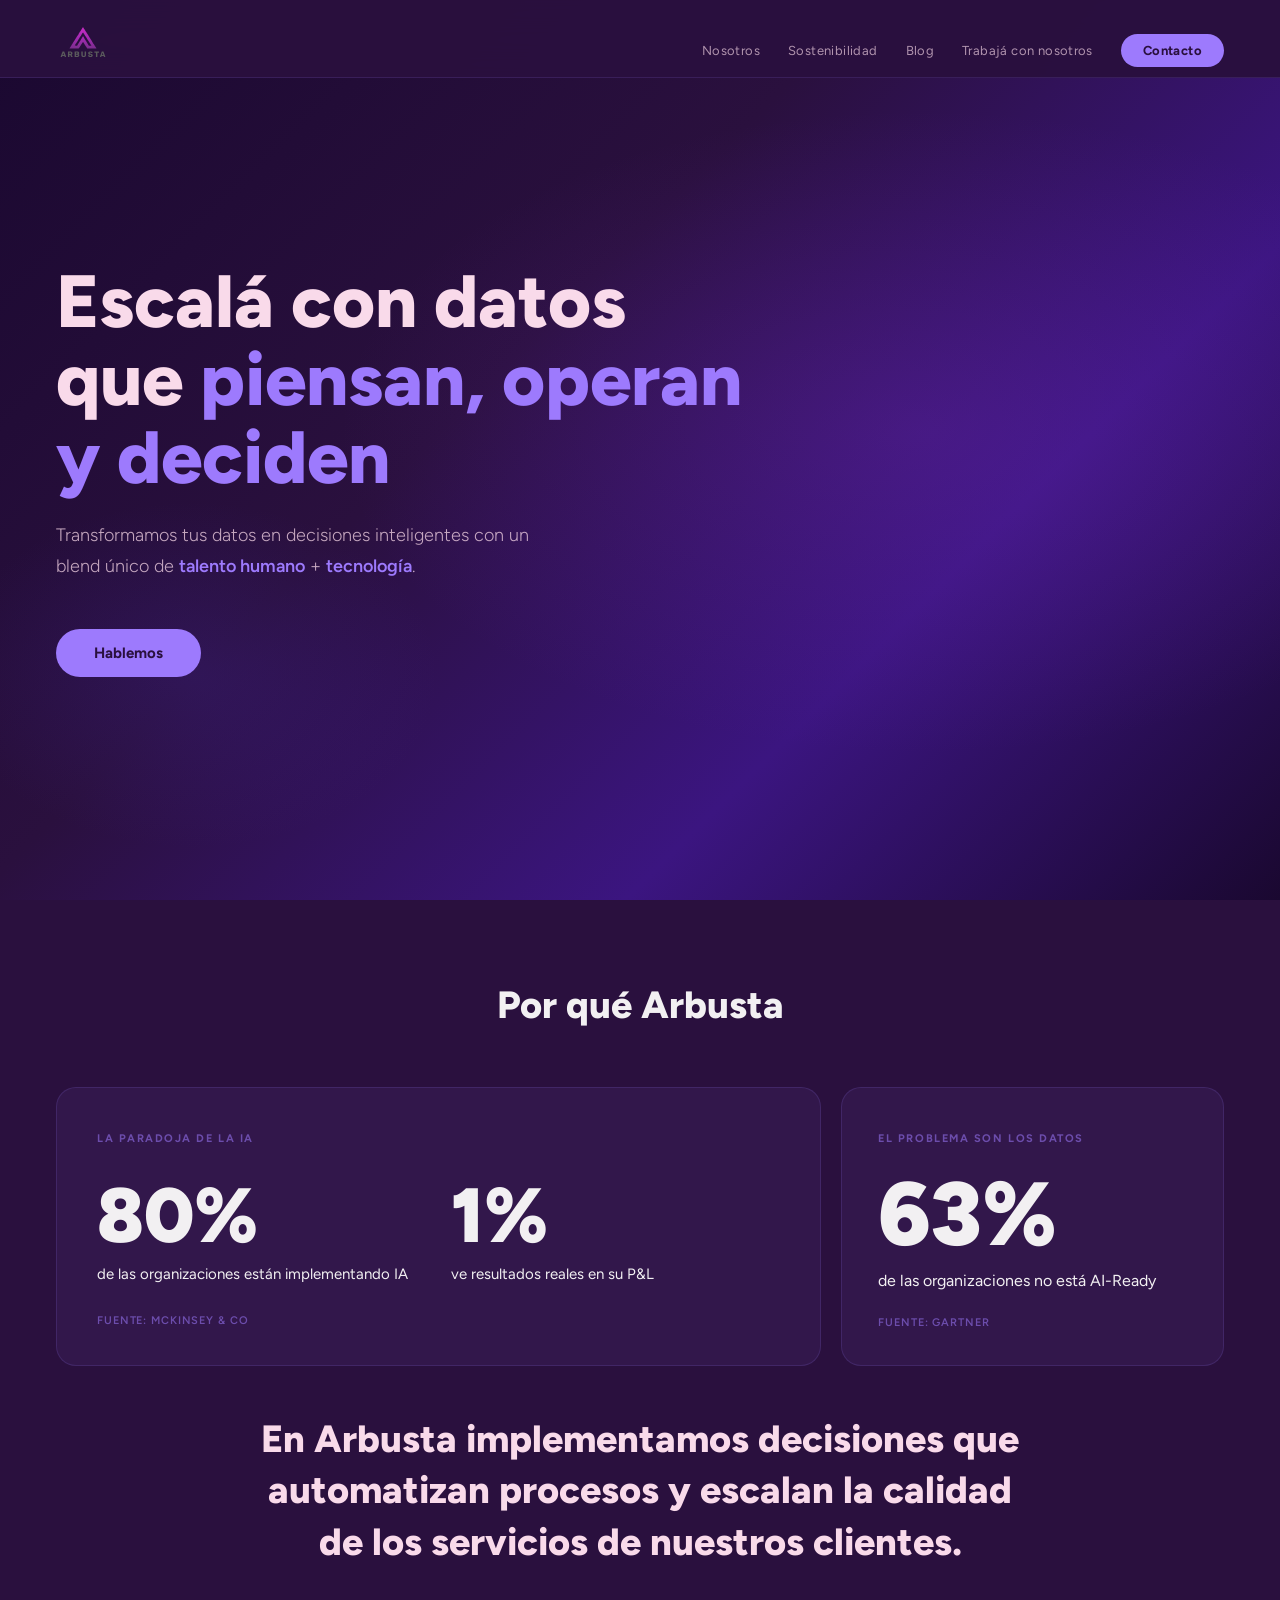
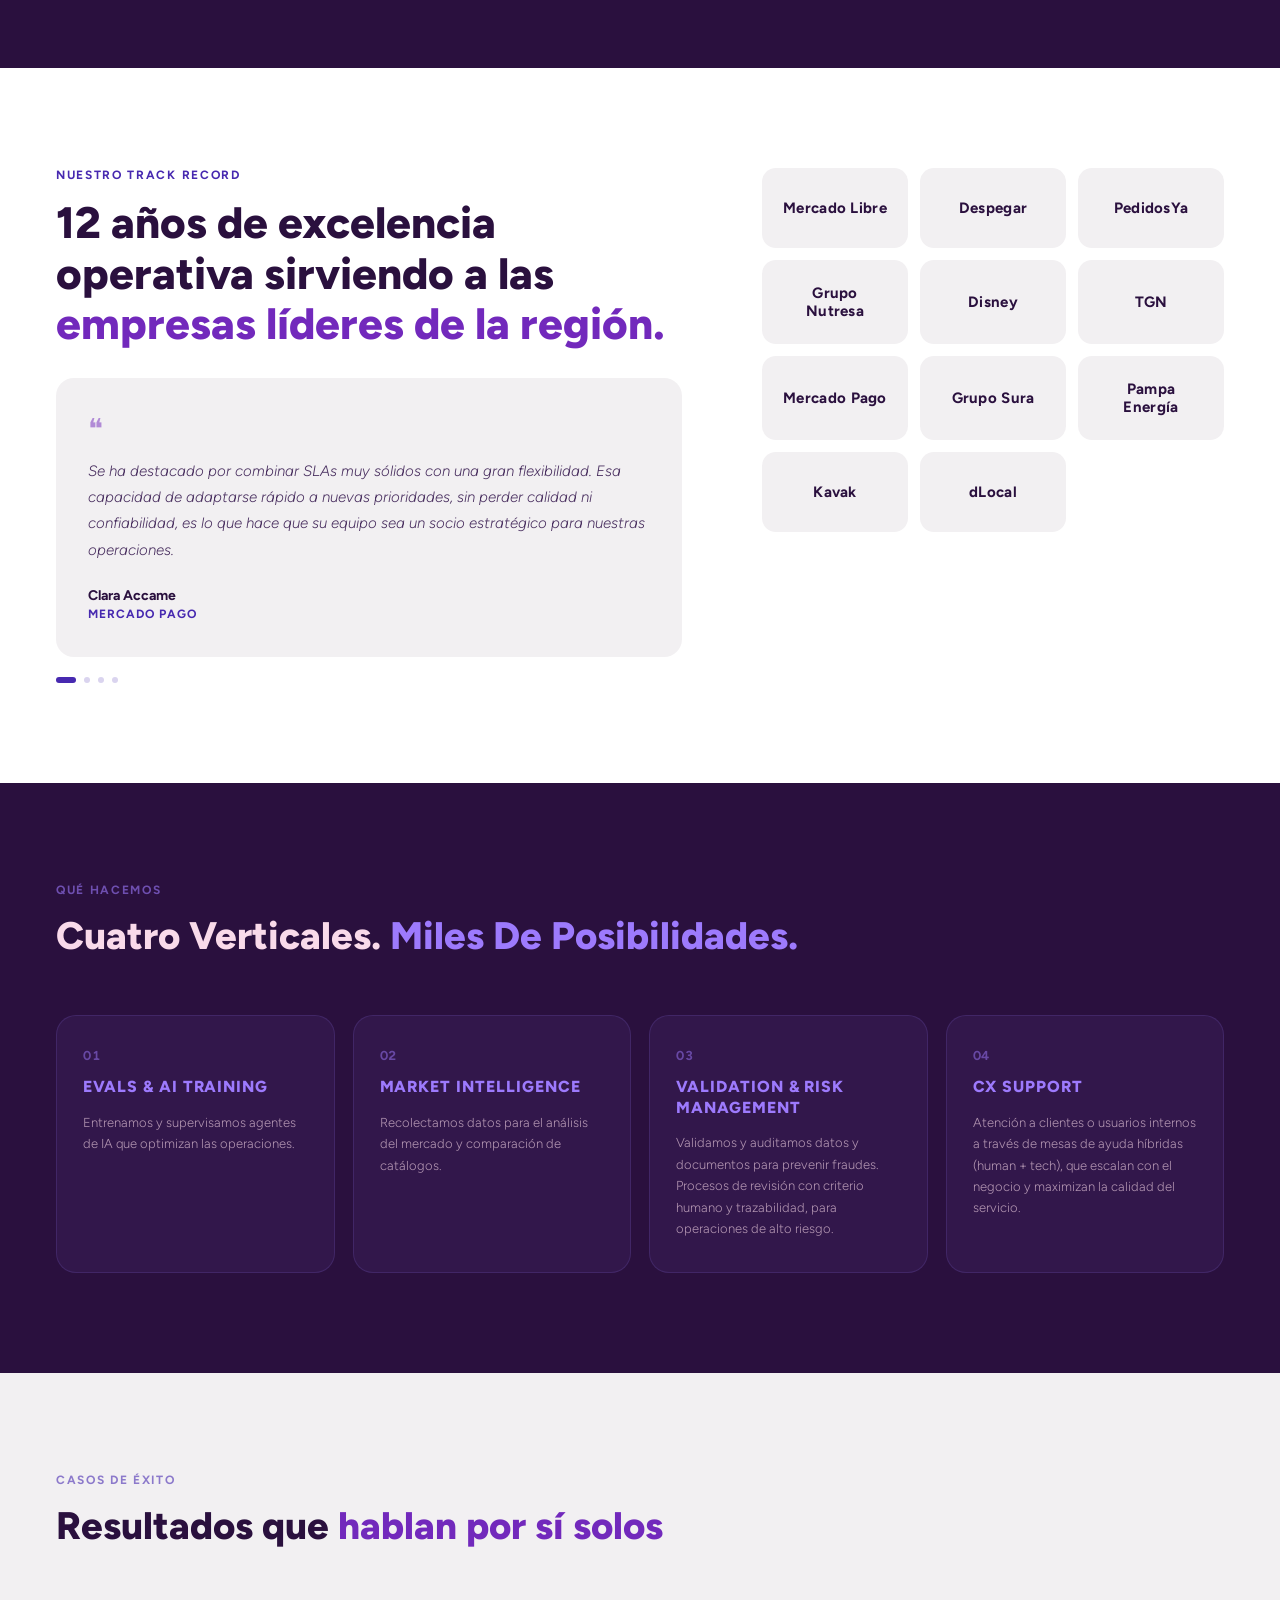
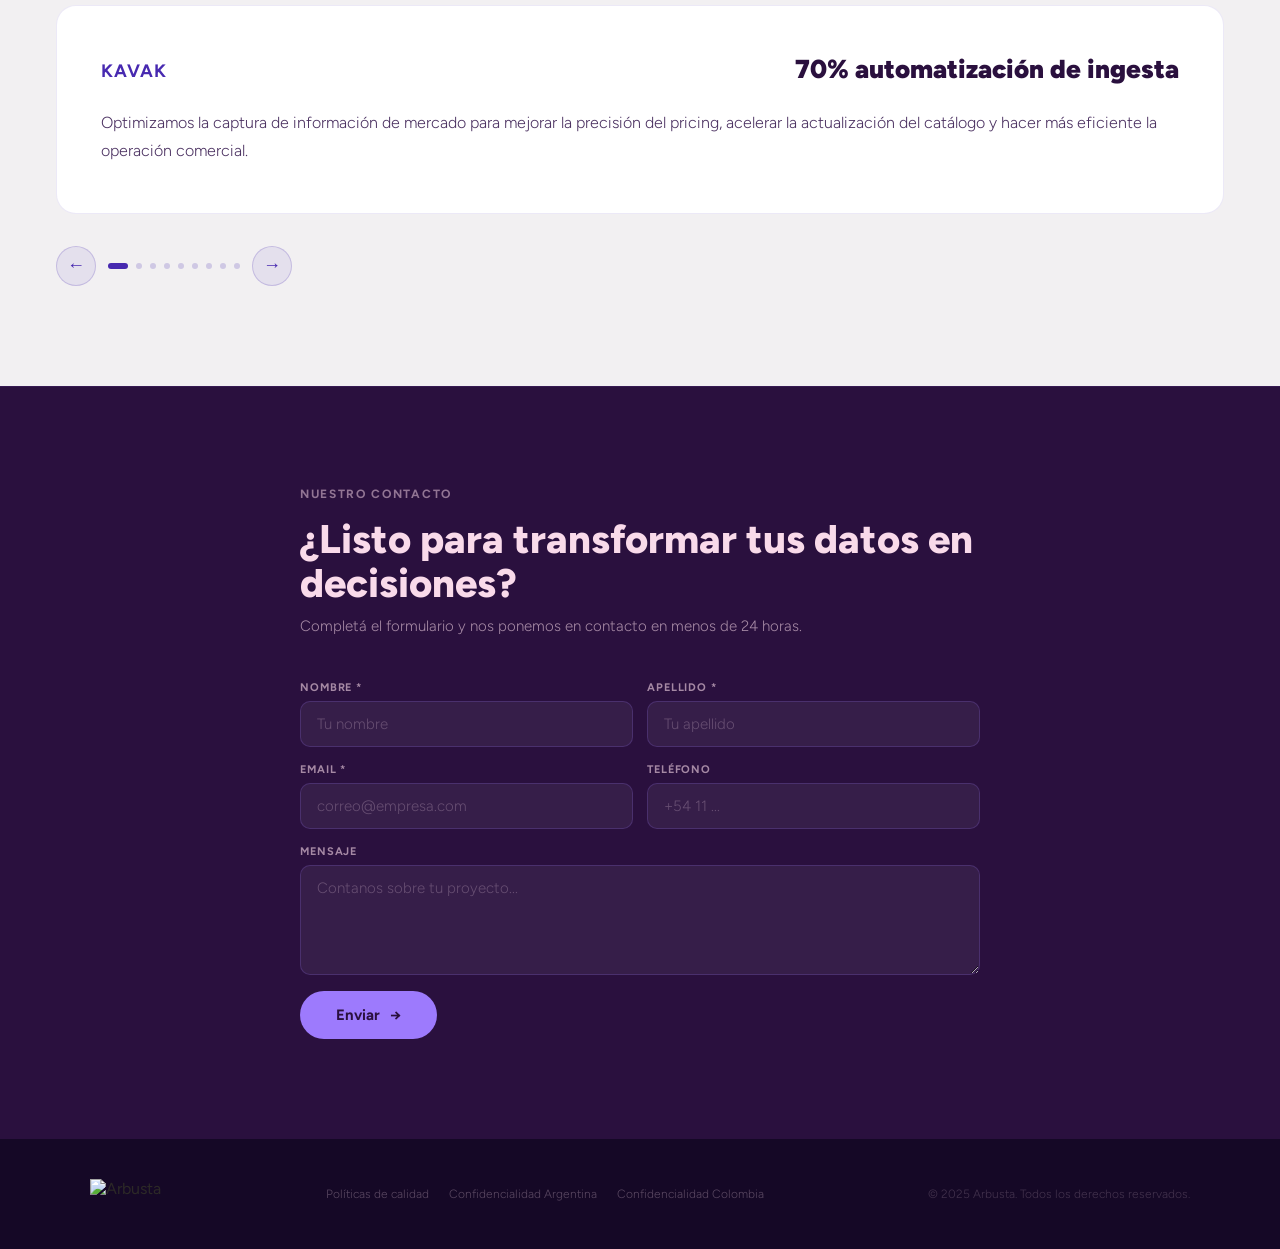
==== commit 8961371f: "Add files via upload" ====
--- a/index.html
+++ b/index.html
@@ -18,7 +18,6 @@
   </a>
   <ul class="nav-links">
     <li><a href="index.html#nosotros">Nosotros</a></li>
-    <li><a href="soluciones.html">Soluciones</a></li>
     <li><a href="sostenibilidad.html">Sostenibilidad</a></li>
     <li><a href="blog.html">Blog</a></li>
     <li><a href="trabaja.html">Trabajá con nosotros</a></li>
@@ -274,6 +273,7 @@
   </div>
 </section>
 
+
 <!-- FOOTER -->
 <footer>
   <div class="footer-inner">
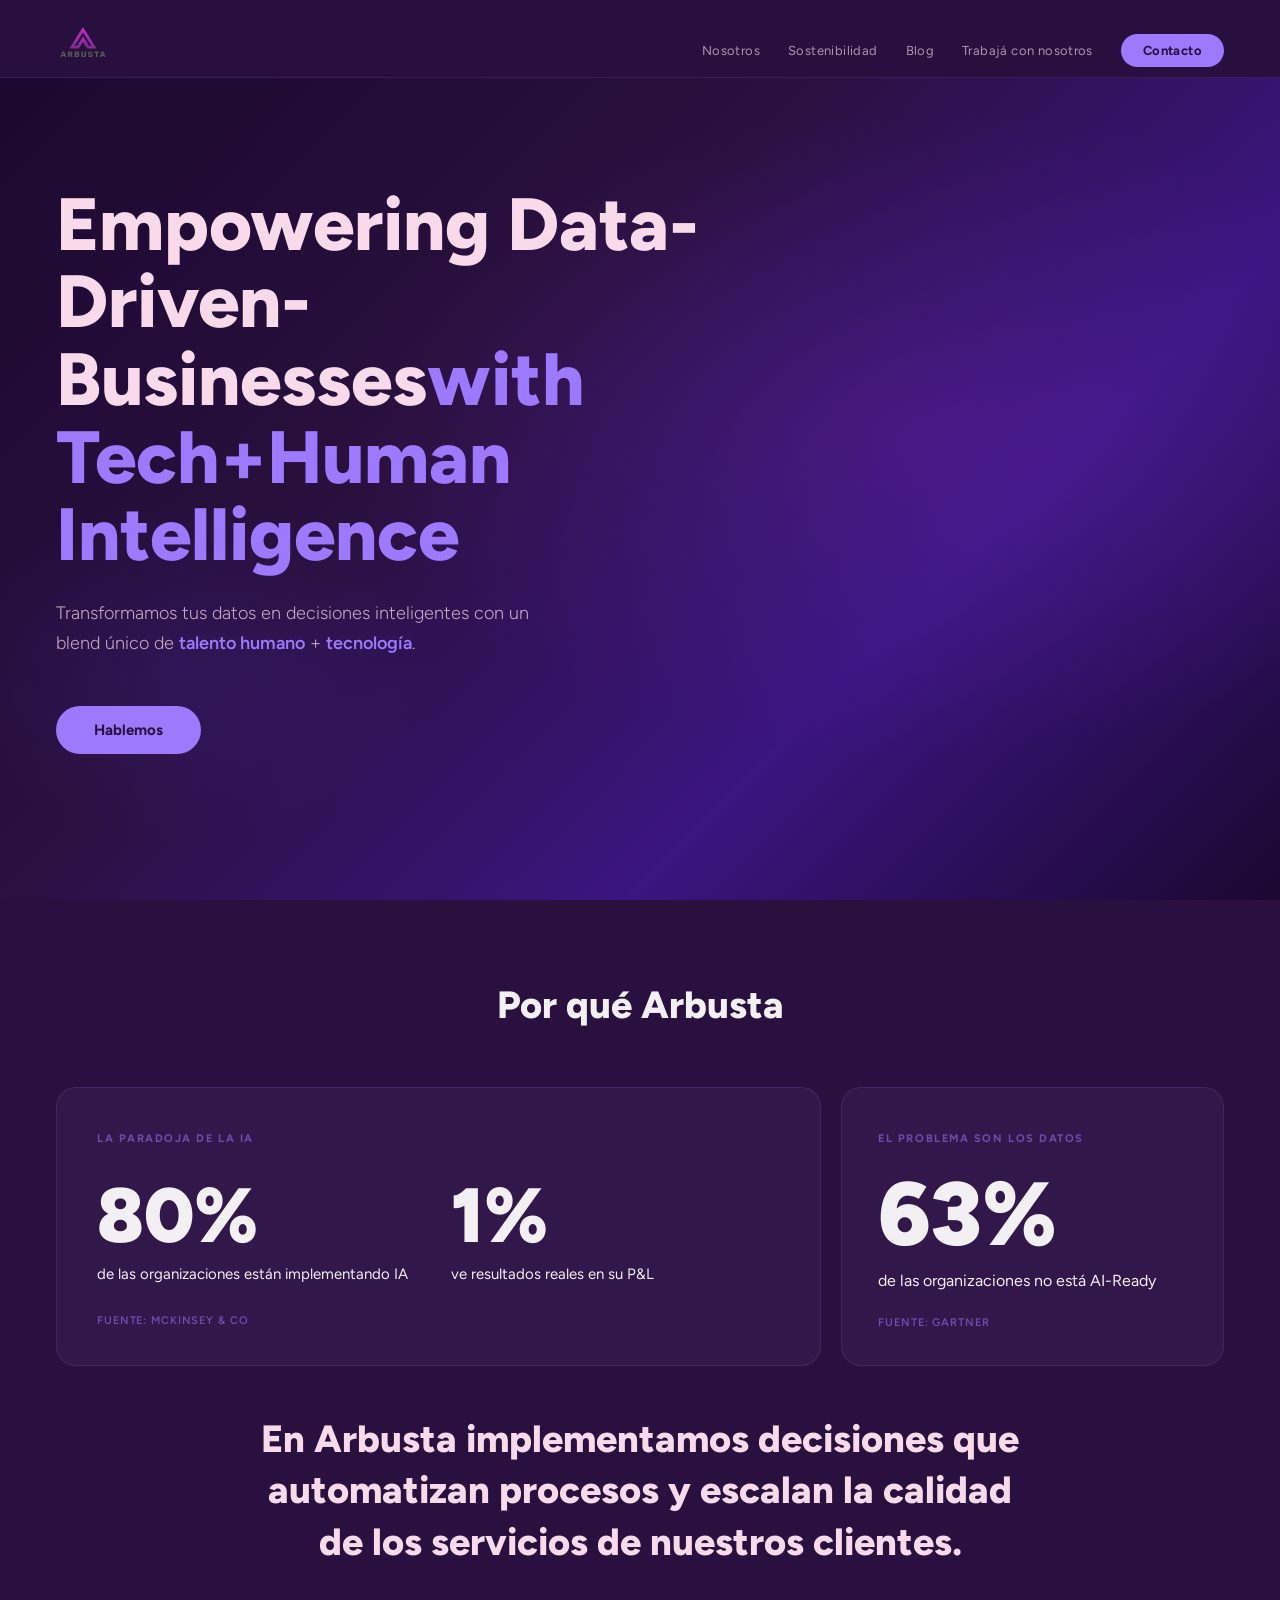
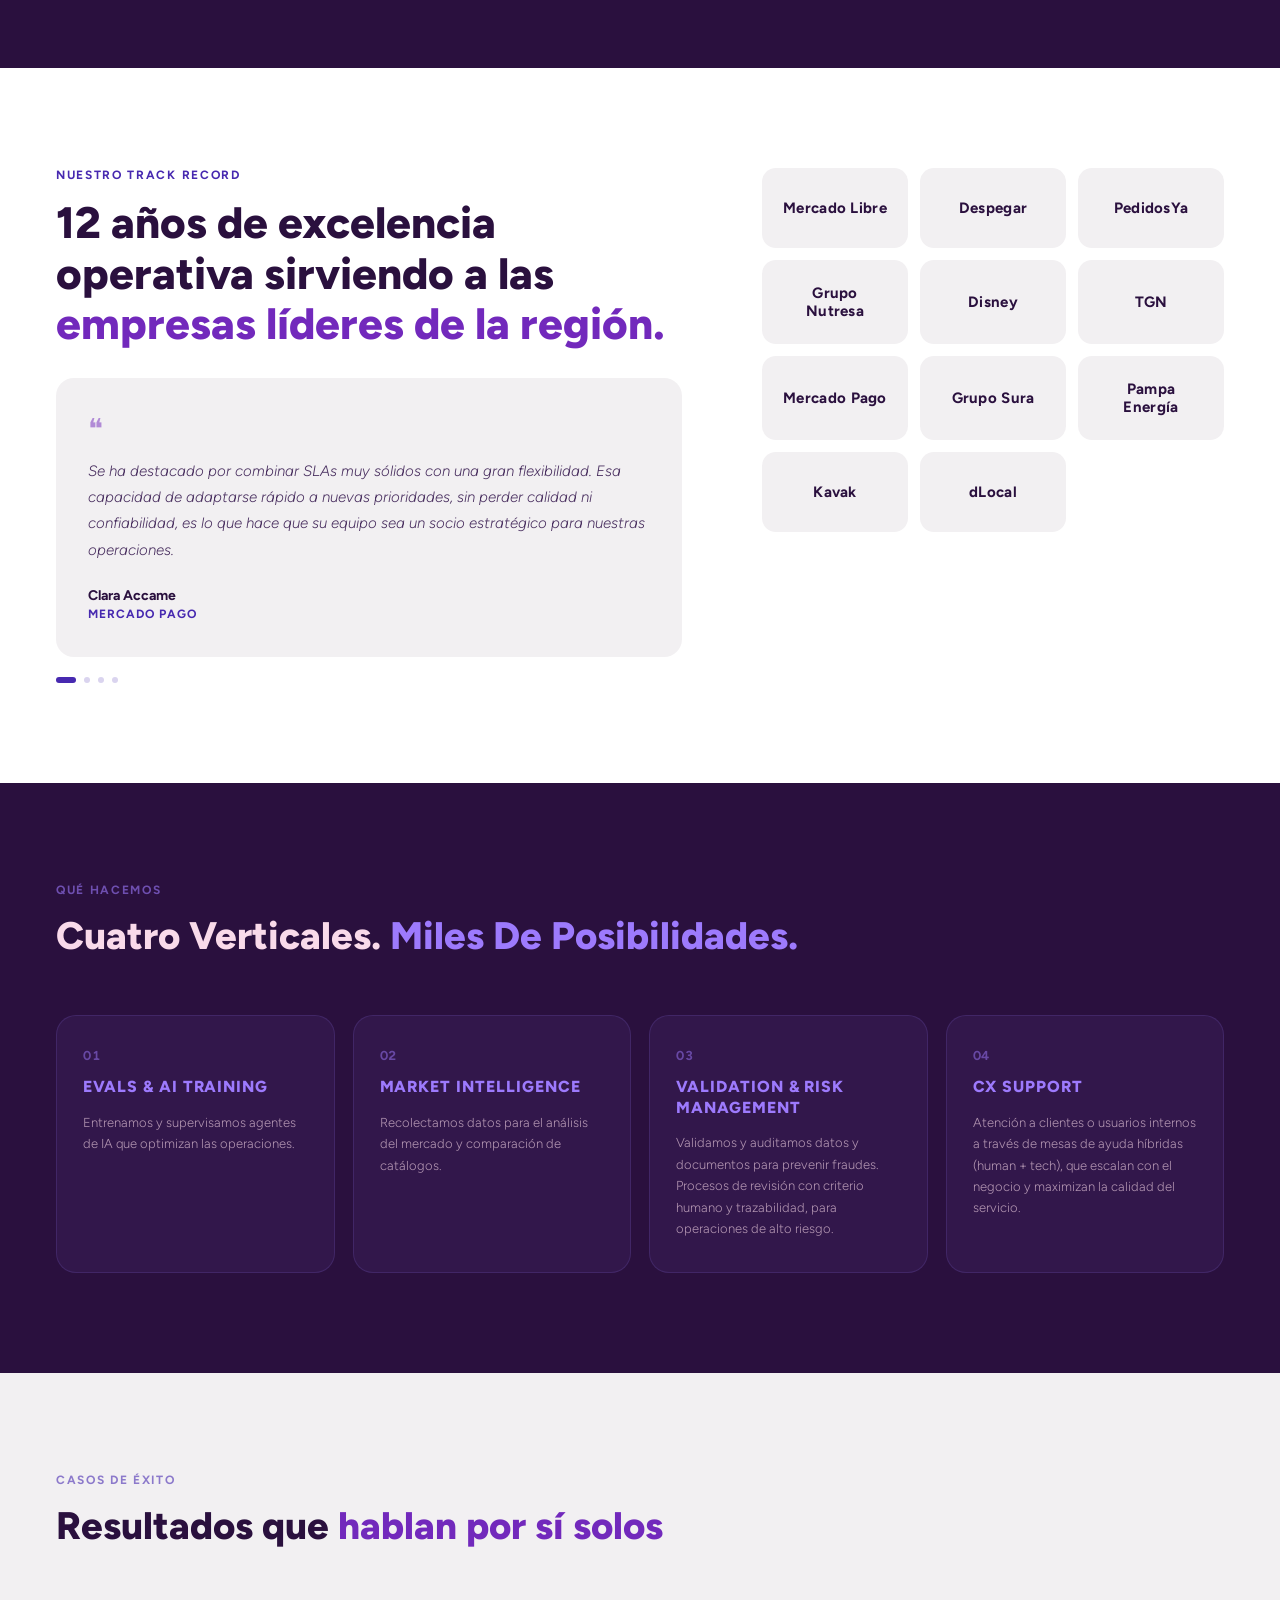
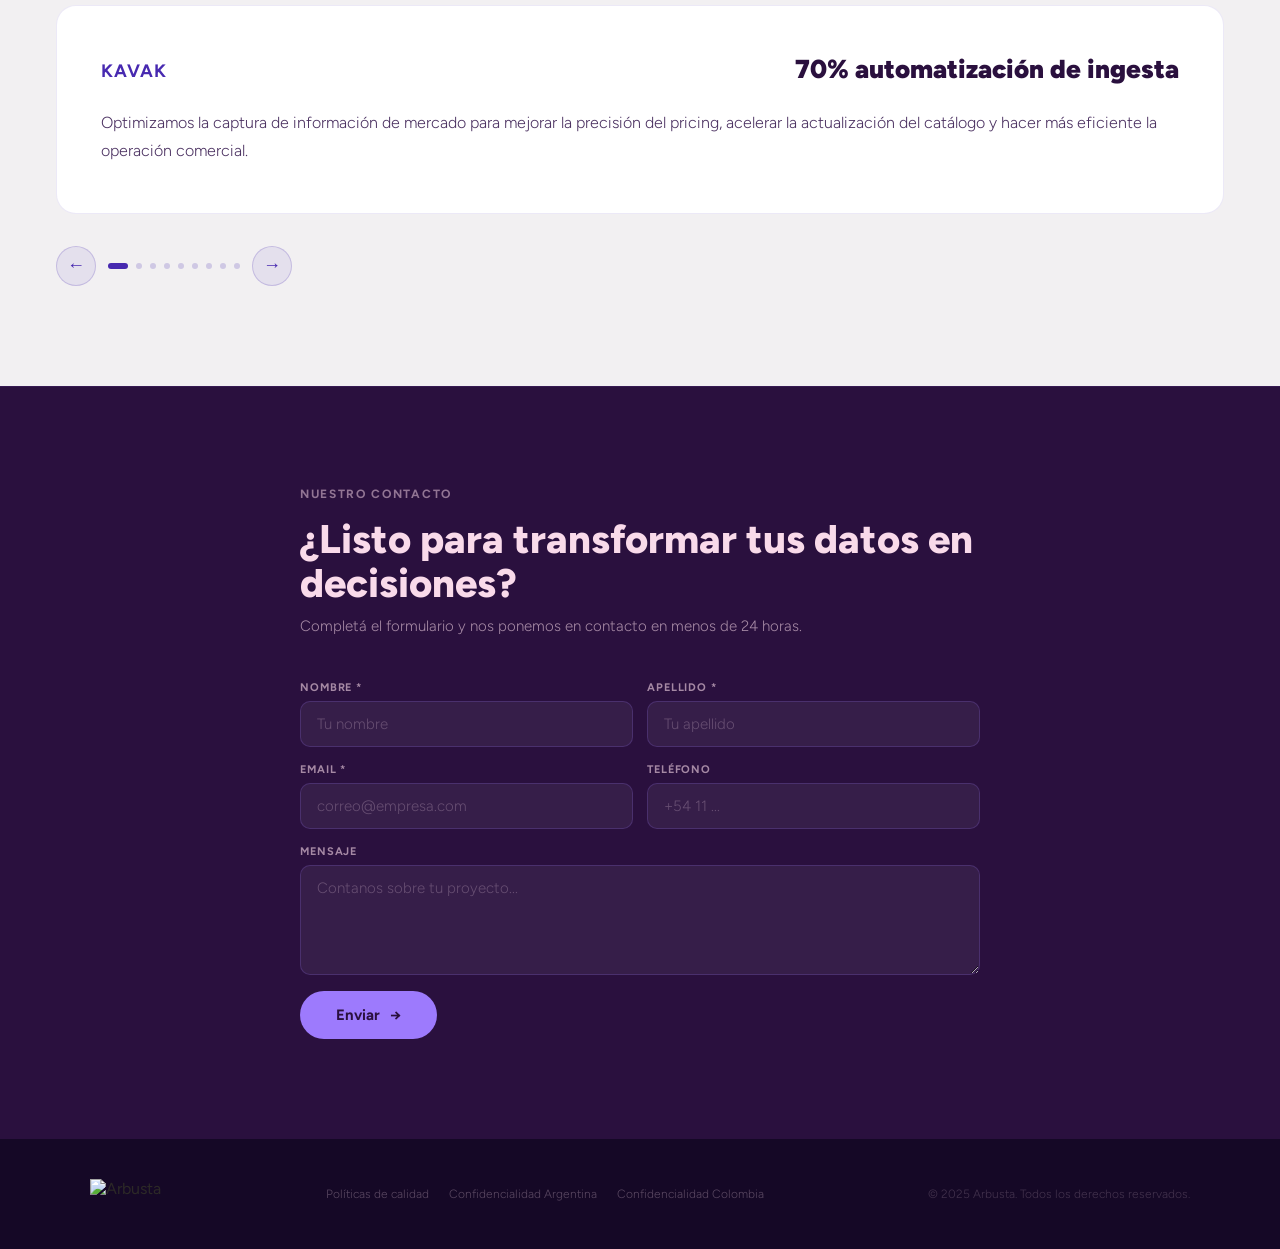
==== commit d74d58df: "Update index.html" ====
--- a/index.html
+++ b/index.html
@@ -3,8 +3,8 @@
 <head>
 <meta charset="UTF-8">
 <meta name="viewport" content="width=device-width, initial-scale=1.0">
-<title>Arbusta — Human-in-the-Loop AI — Arbusta</title>
-<meta name="description" content="Arbusta — Human-in-the-Loop AI. Transformamos datos en inteligencia accionable.">
+<title>Somos Arbusta</title>
+<meta name="description" content="Arbusta Transformamos datos en inteligencia accionable.">
 <link rel="preconnect" href="https://fonts.googleapis.com">
 <link href="https://fonts.googleapis.com/css2?family=Figtree:wght@300;400;600;700;800;900&display=swap" rel="stylesheet">
 <link rel="stylesheet" href="styles.css">
@@ -30,9 +30,9 @@
   <div class="hero-bg"></div>
   <div class="hero-glow"></div>
   <div class="hero-content">
-    <h1>Escalá con datos que <span>piensan, operan y deciden</span></h1>
+    <h1>Empowering Data-Driven-Businesses<span>with Tech+Human Intelligence</span></h1>
     <p class="hero-sub">Transformamos tus datos en decisiones inteligentes con un blend único de <strong>talento humano</strong> + <strong>tecnología</strong>.</p>
-    <a href="https://calendly.com/stephany-villa/30min" target="_blank" class="btn-primary">Hablemos</a>
+    <a href="https://calendar.app.google/z5jdBzC6PrRTUSBF8" target="_blank" class="btn-primary">Hablemos</a>
   </div>
 </section>
 
@@ -290,4 +290,4 @@
 </footer>
 <script src="main.js"></script>
 </body>
-</html>+</html>
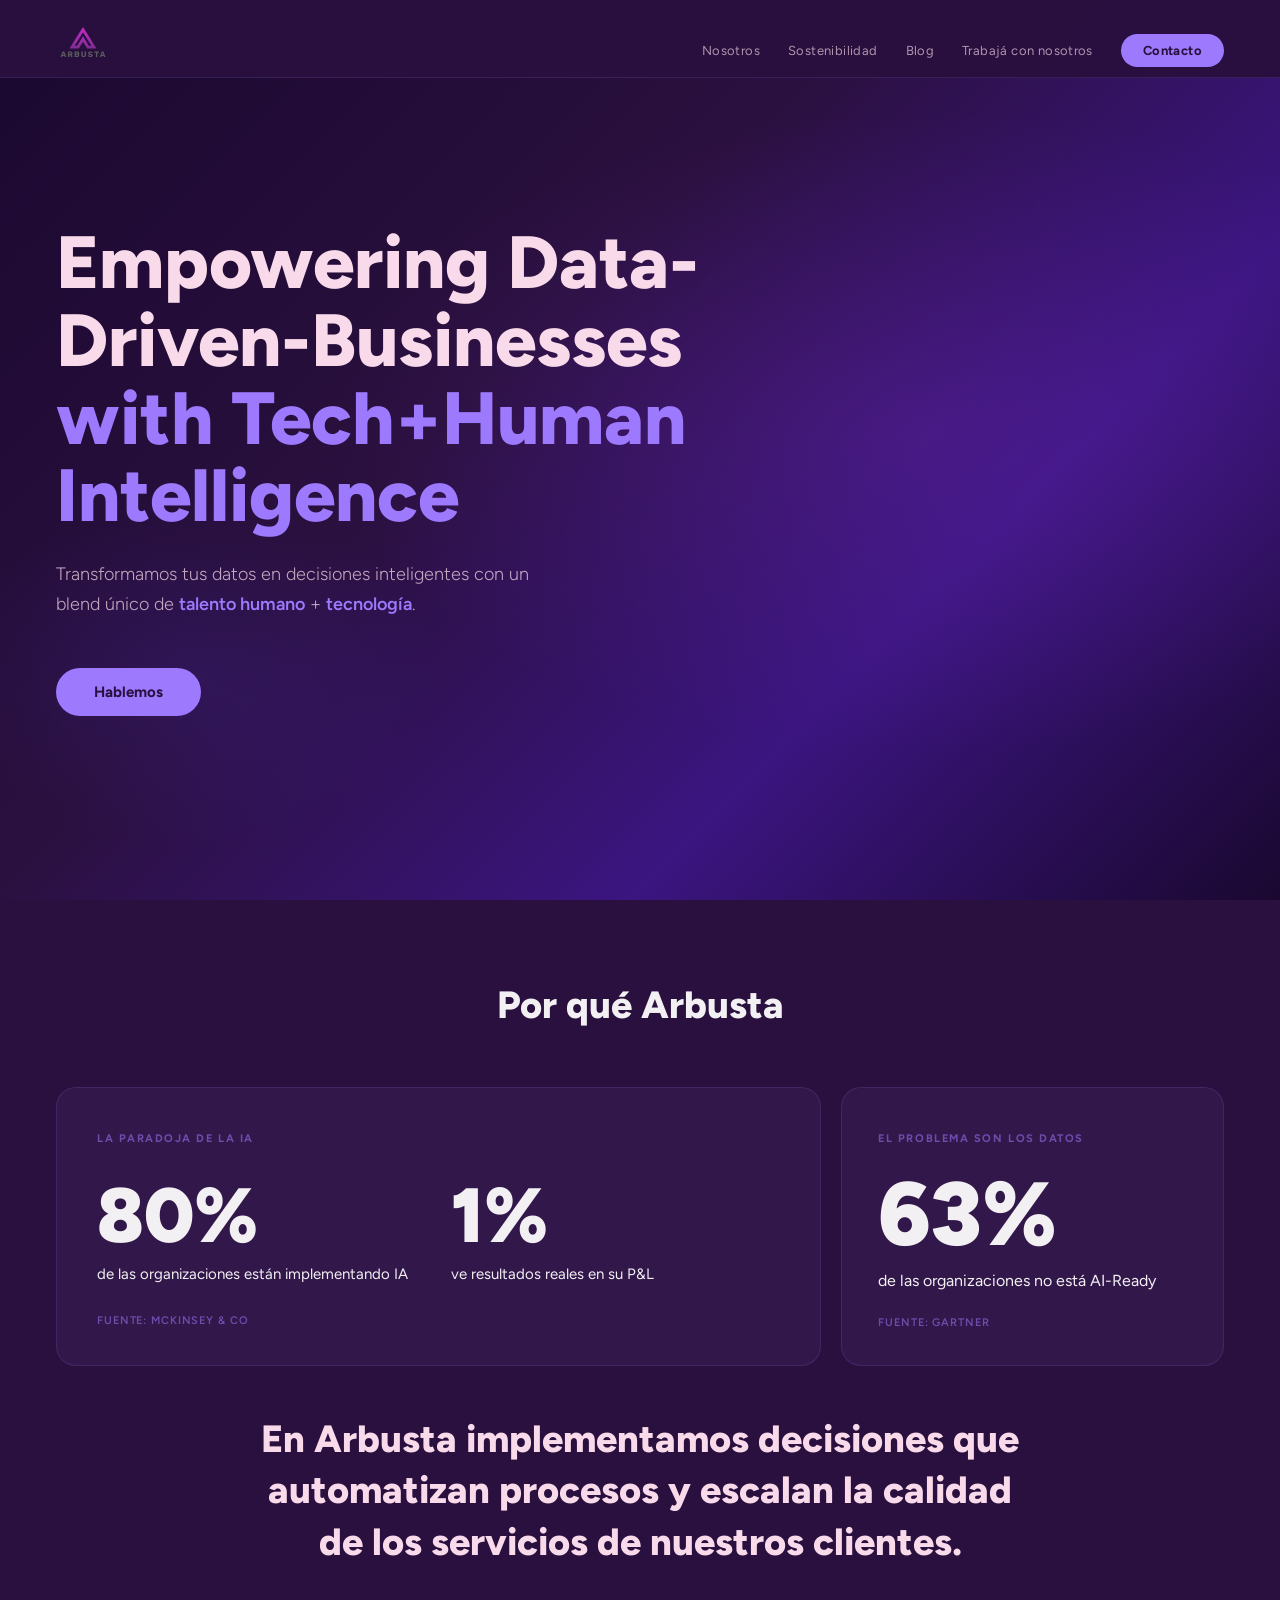
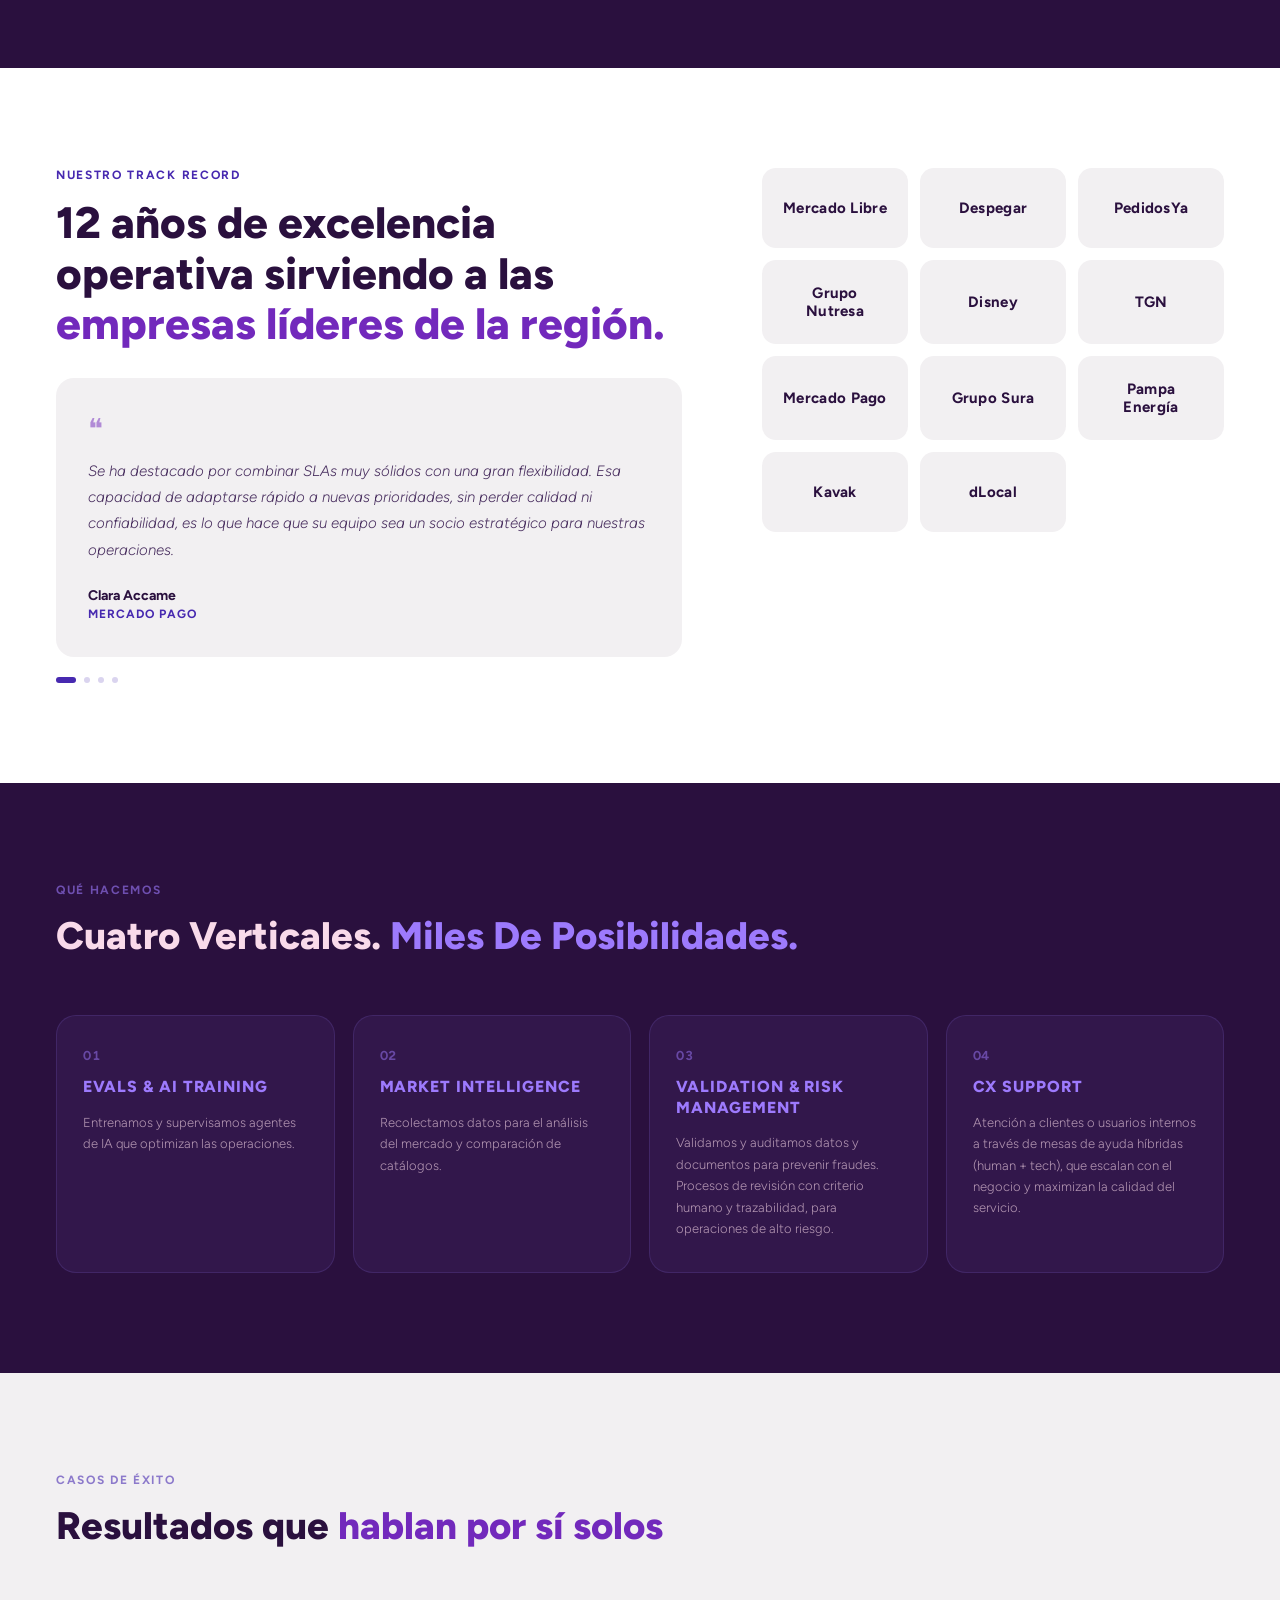
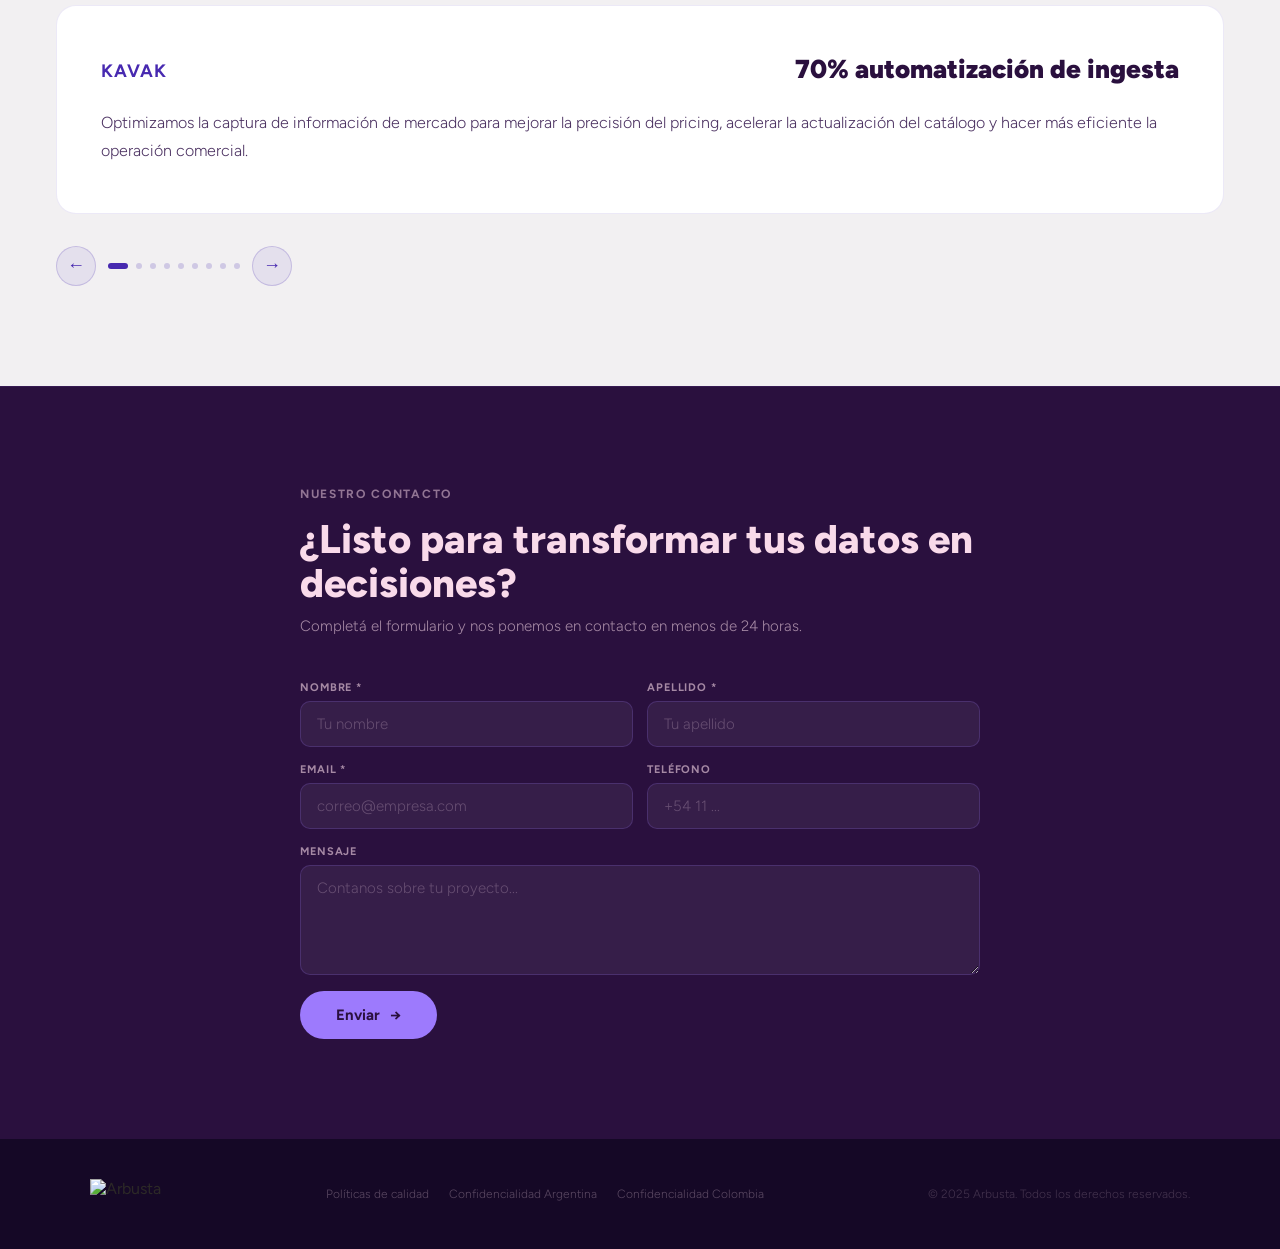
==== commit ede43997: "Update index.html" ====
--- a/index.html
+++ b/index.html
@@ -30,7 +30,7 @@
   <div class="hero-bg"></div>
   <div class="hero-glow"></div>
   <div class="hero-content">
-    <h1>Empowering Data-Driven-Businesses<span>with Tech+Human Intelligence</span></h1>
+    <h1>Empowering Data-Driven-Businesses <span>with Tech+Human Intelligence</span></h1>
     <p class="hero-sub">Transformamos tus datos en decisiones inteligentes con un blend único de <strong>talento humano</strong> + <strong>tecnología</strong>.</p>
     <a href="https://calendar.app.google/z5jdBzC6PrRTUSBF8" target="_blank" class="btn-primary">Hablemos</a>
   </div>
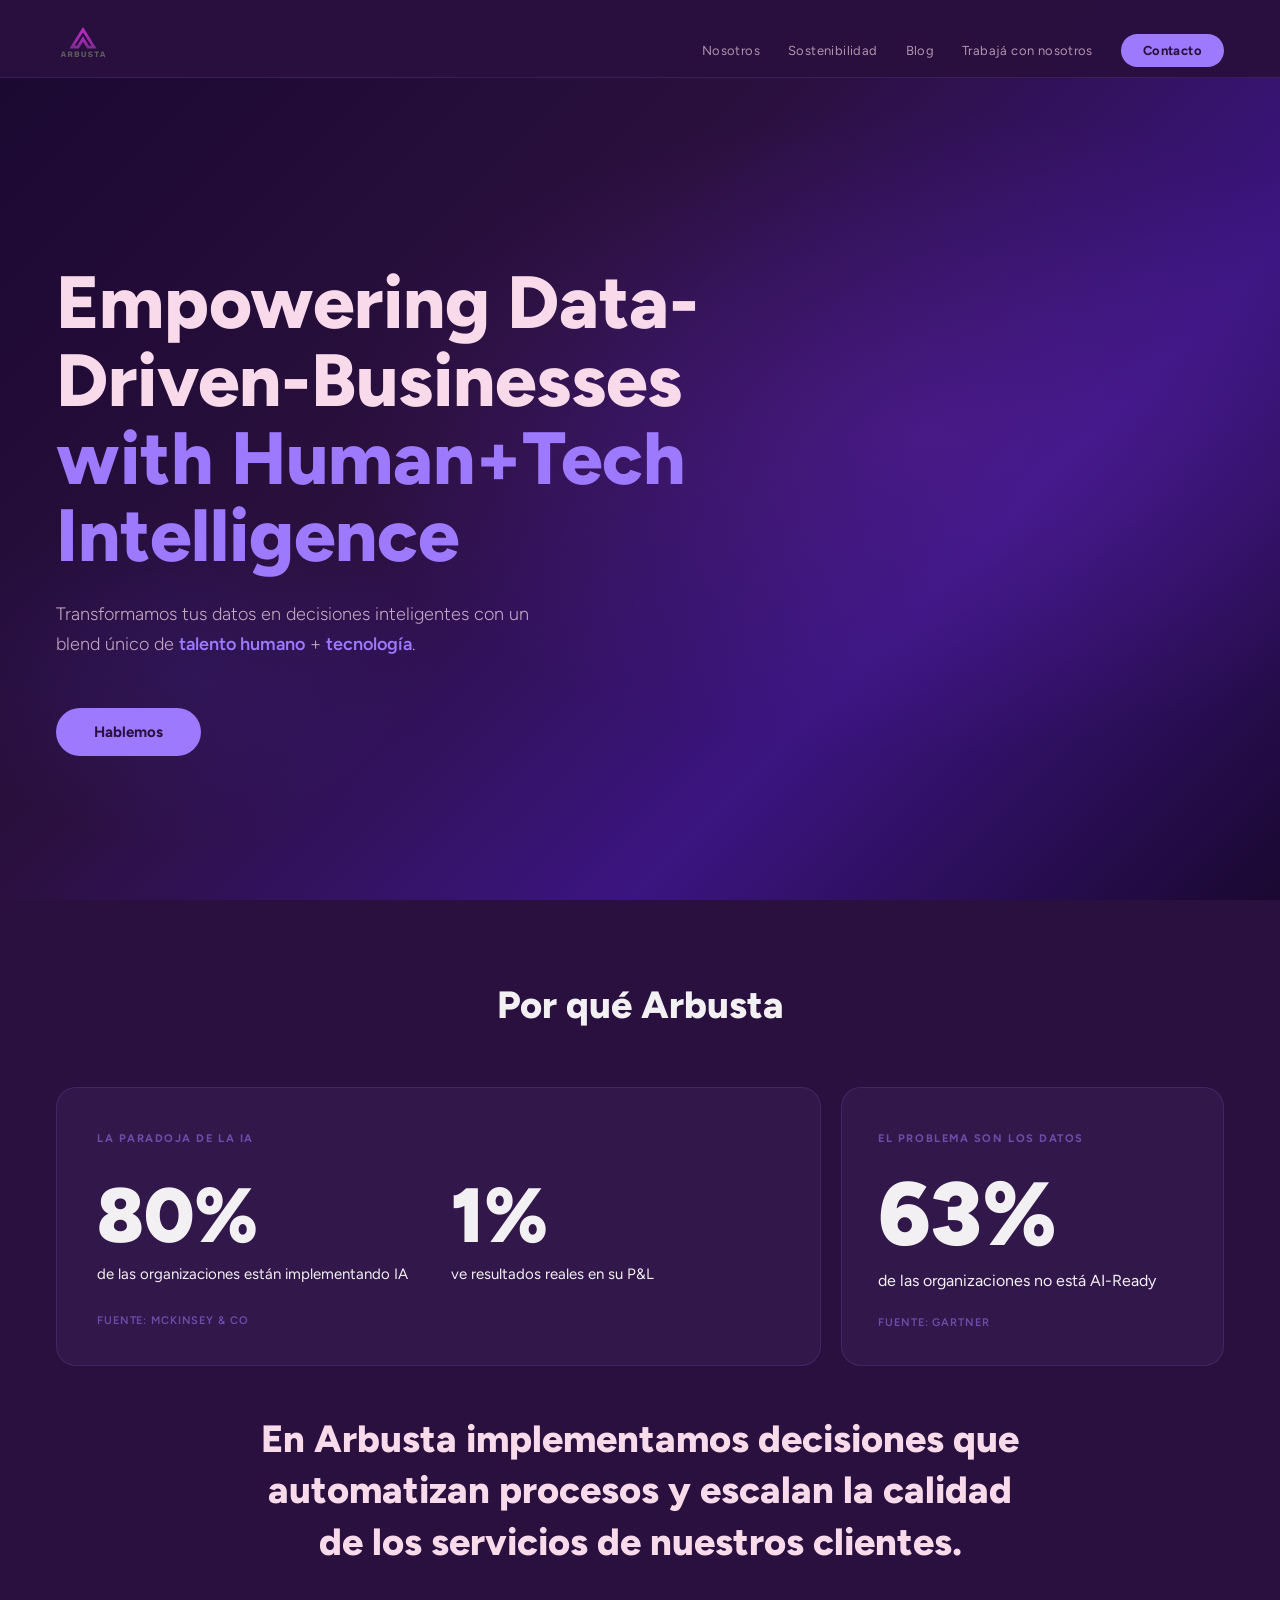
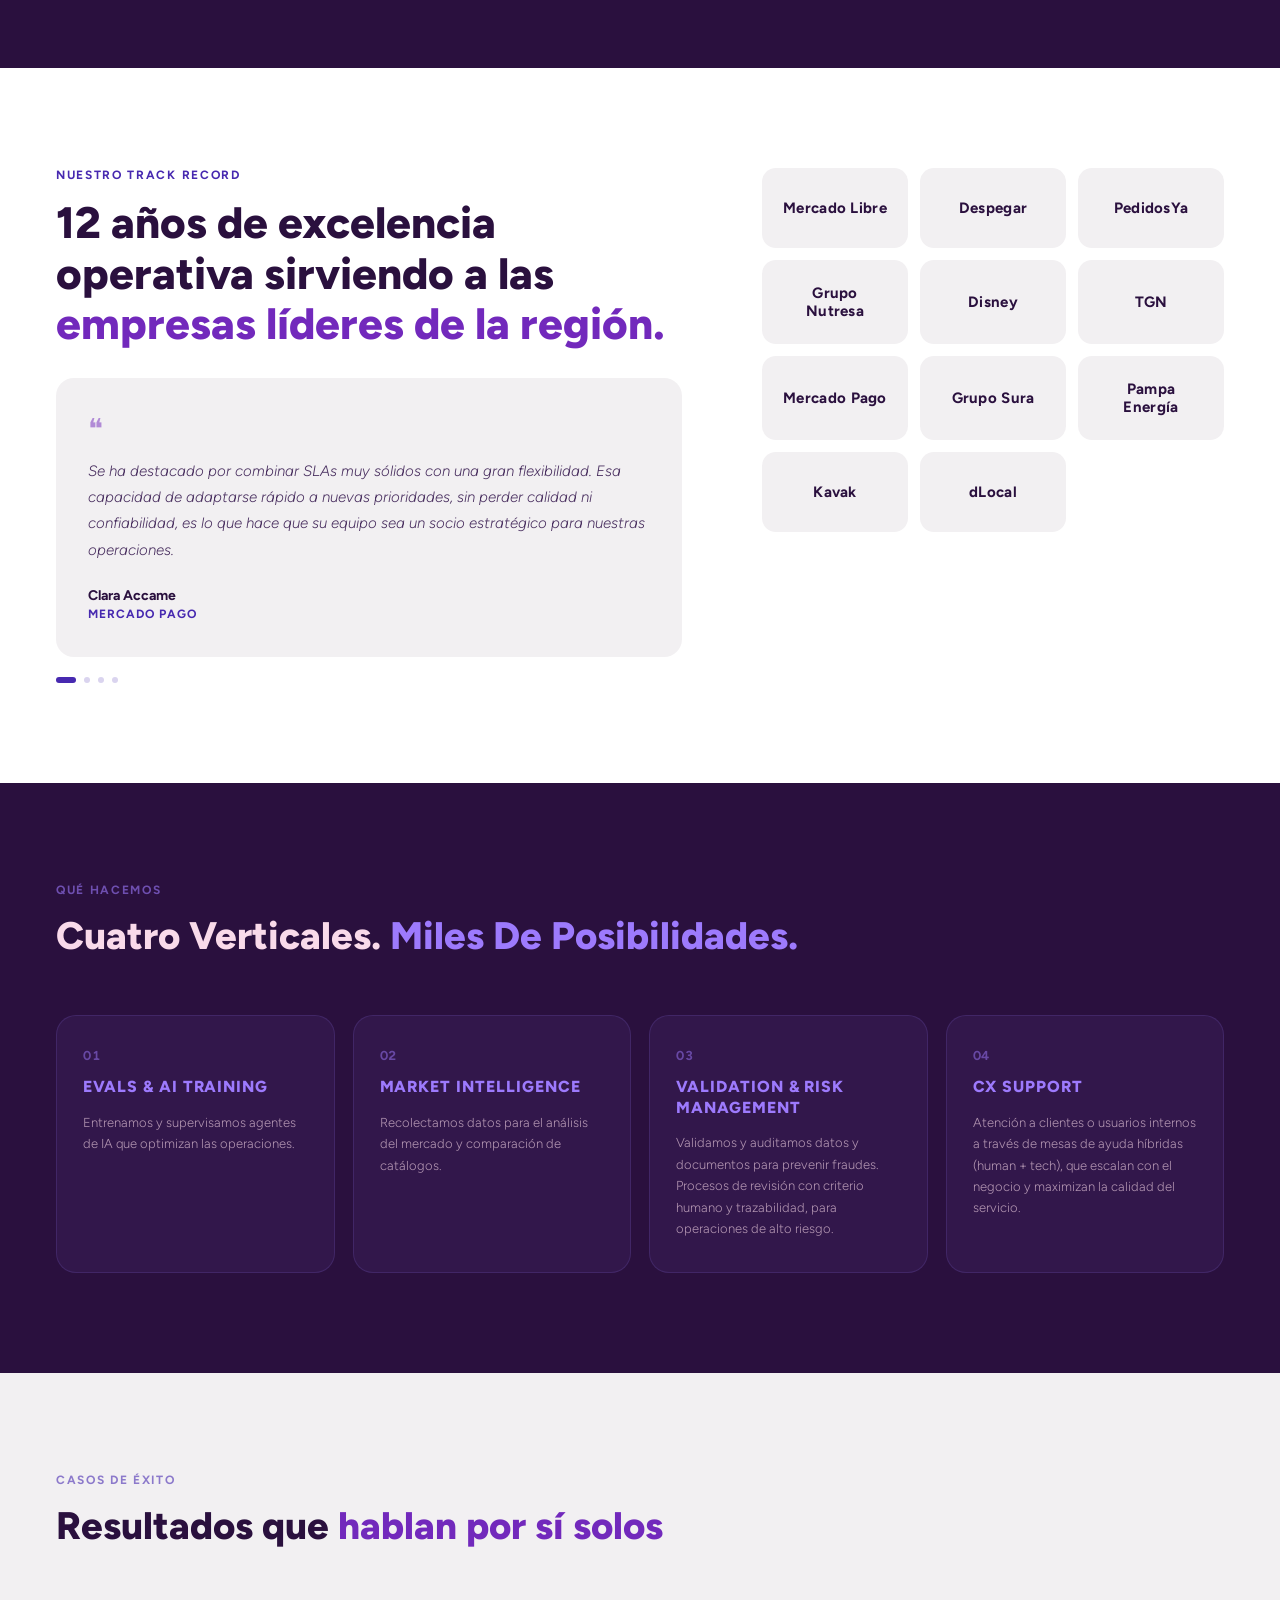
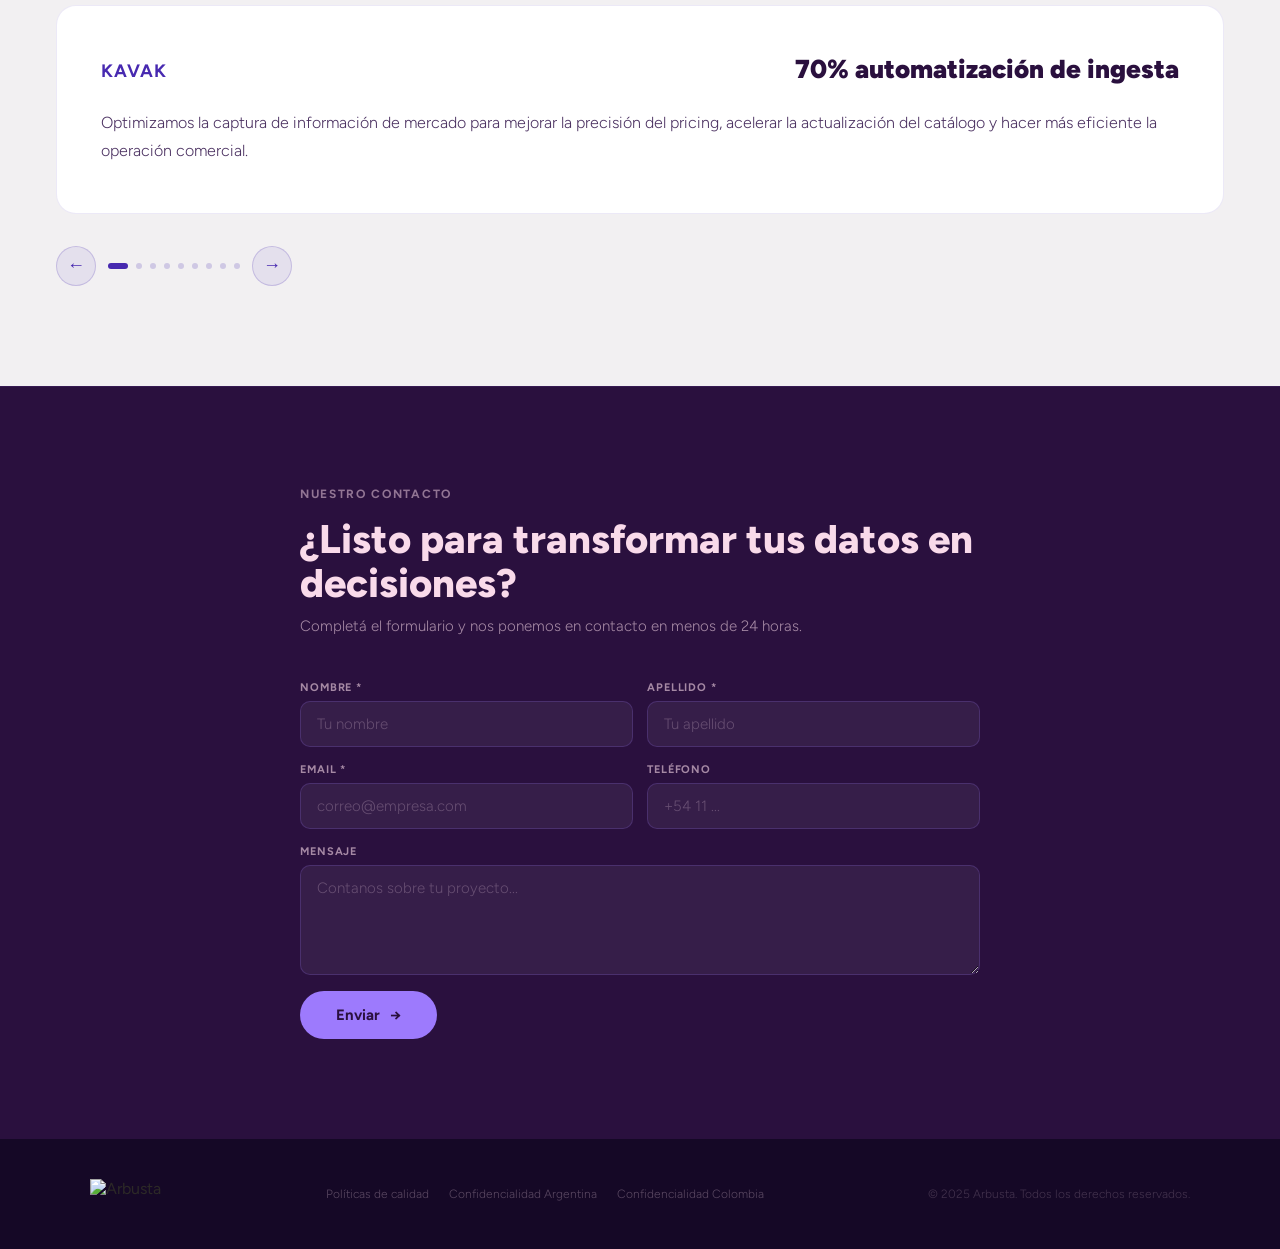
==== commit 064bdf58: "Update index.html" ====
--- a/index.html
+++ b/index.html
@@ -30,7 +30,7 @@
   <div class="hero-bg"></div>
   <div class="hero-glow"></div>
   <div class="hero-content">
-    <h1>Empowering Data-Driven-Businesses <span>with Tech+Human Intelligence</span></h1>
+    <h1>Empowering Data-Driven-Businesses <span>with Human+Tech Intelligence</span></h1>
     <p class="hero-sub">Transformamos tus datos en decisiones inteligentes con un blend único de <strong>talento humano</strong> + <strong>tecnología</strong>.</p>
     <a href="https://calendar.app.google/z5jdBzC6PrRTUSBF8" target="_blank" class="btn-primary">Hablemos</a>
   </div>
--- a/styles.css
+++ b/styles.css
@@ -34,7 +34,7 @@
 .hero {
   min-height: 100vh; background: var(--aubergine);
   display: flex; align-items: center;
-  padding: 120px 56px 80px; position: relative; overflow: hidden;
+  padding: 200px 56px 80px; position: relative; overflow: hidden;
 }
 .hero-bg {
   position: absolute; inset: 0; z-index: 0;
@@ -444,4 +444,4 @@
 .page-hero h1 span { color: var(--lilac); }
 .page-hero p {
   font-size: 18px; font-weight: 300; color: rgba(249,218,234,0.75); line-height: 1.65;
-}+}
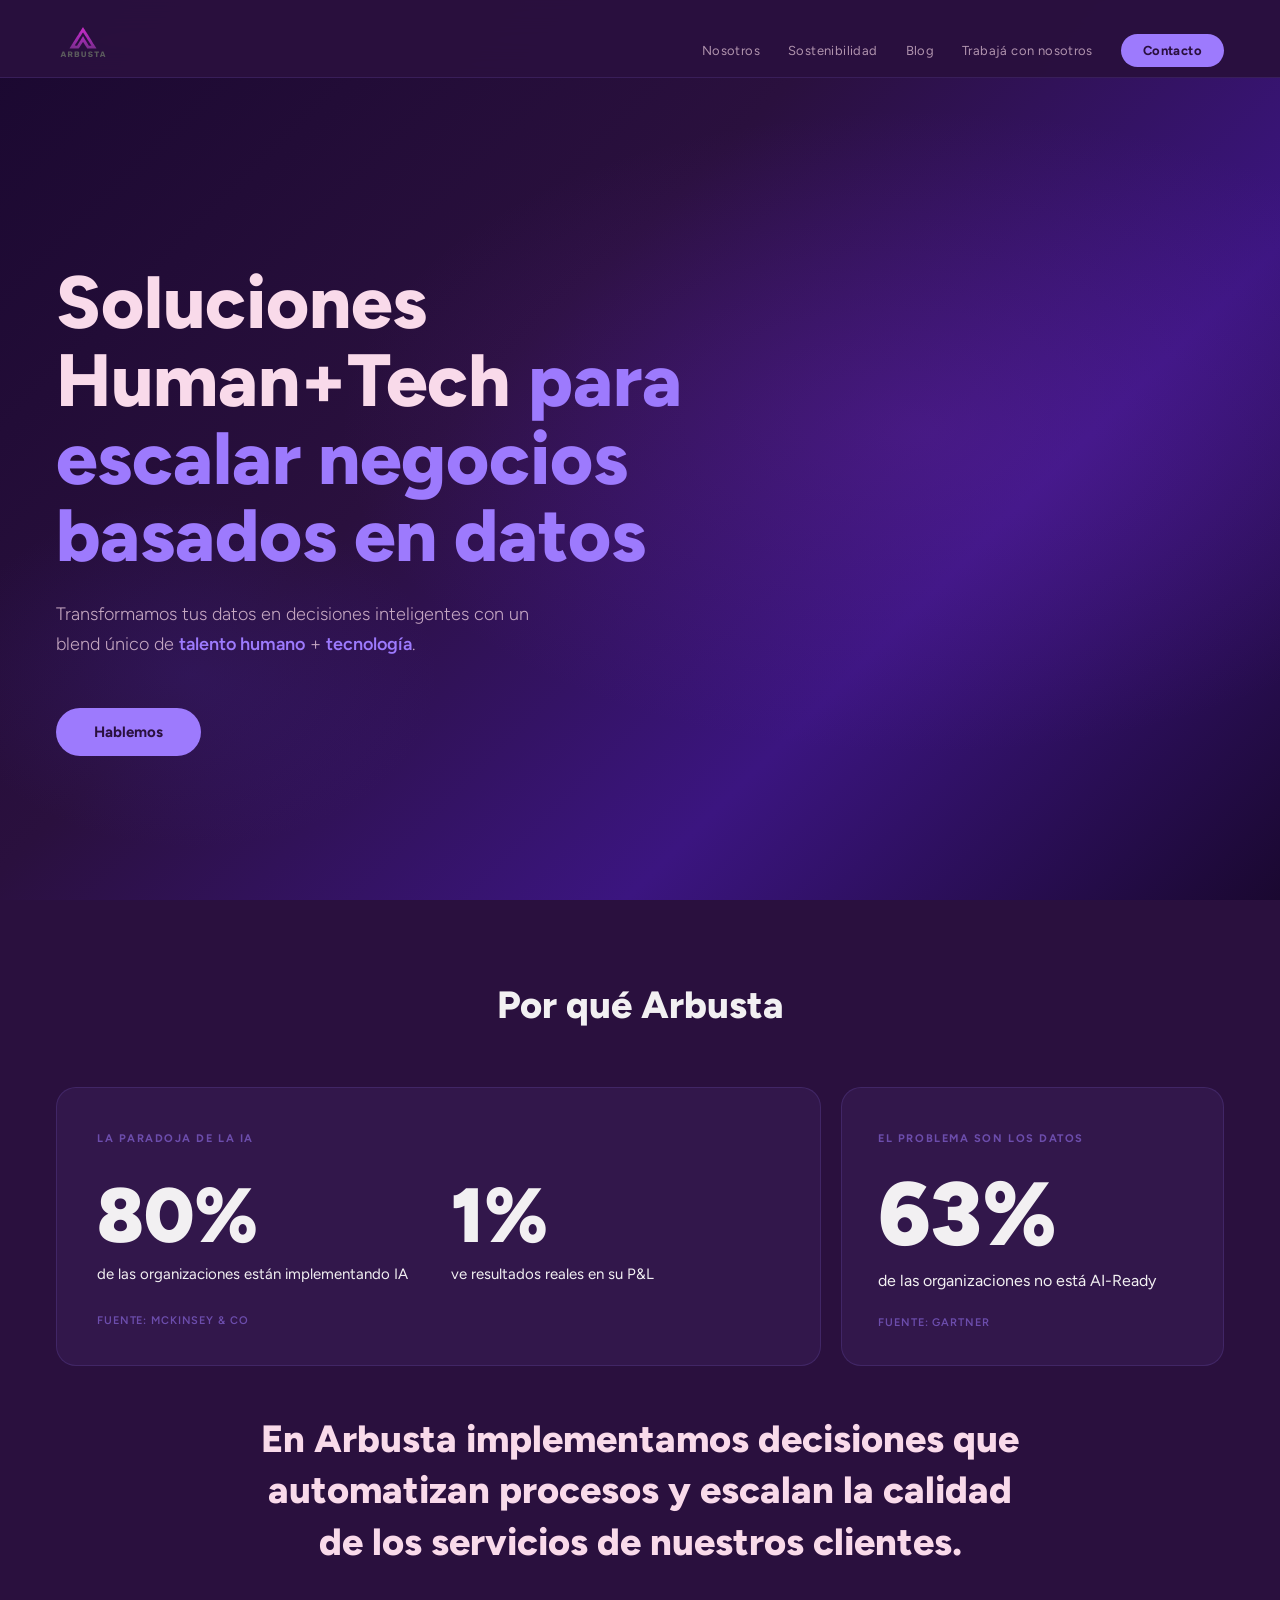
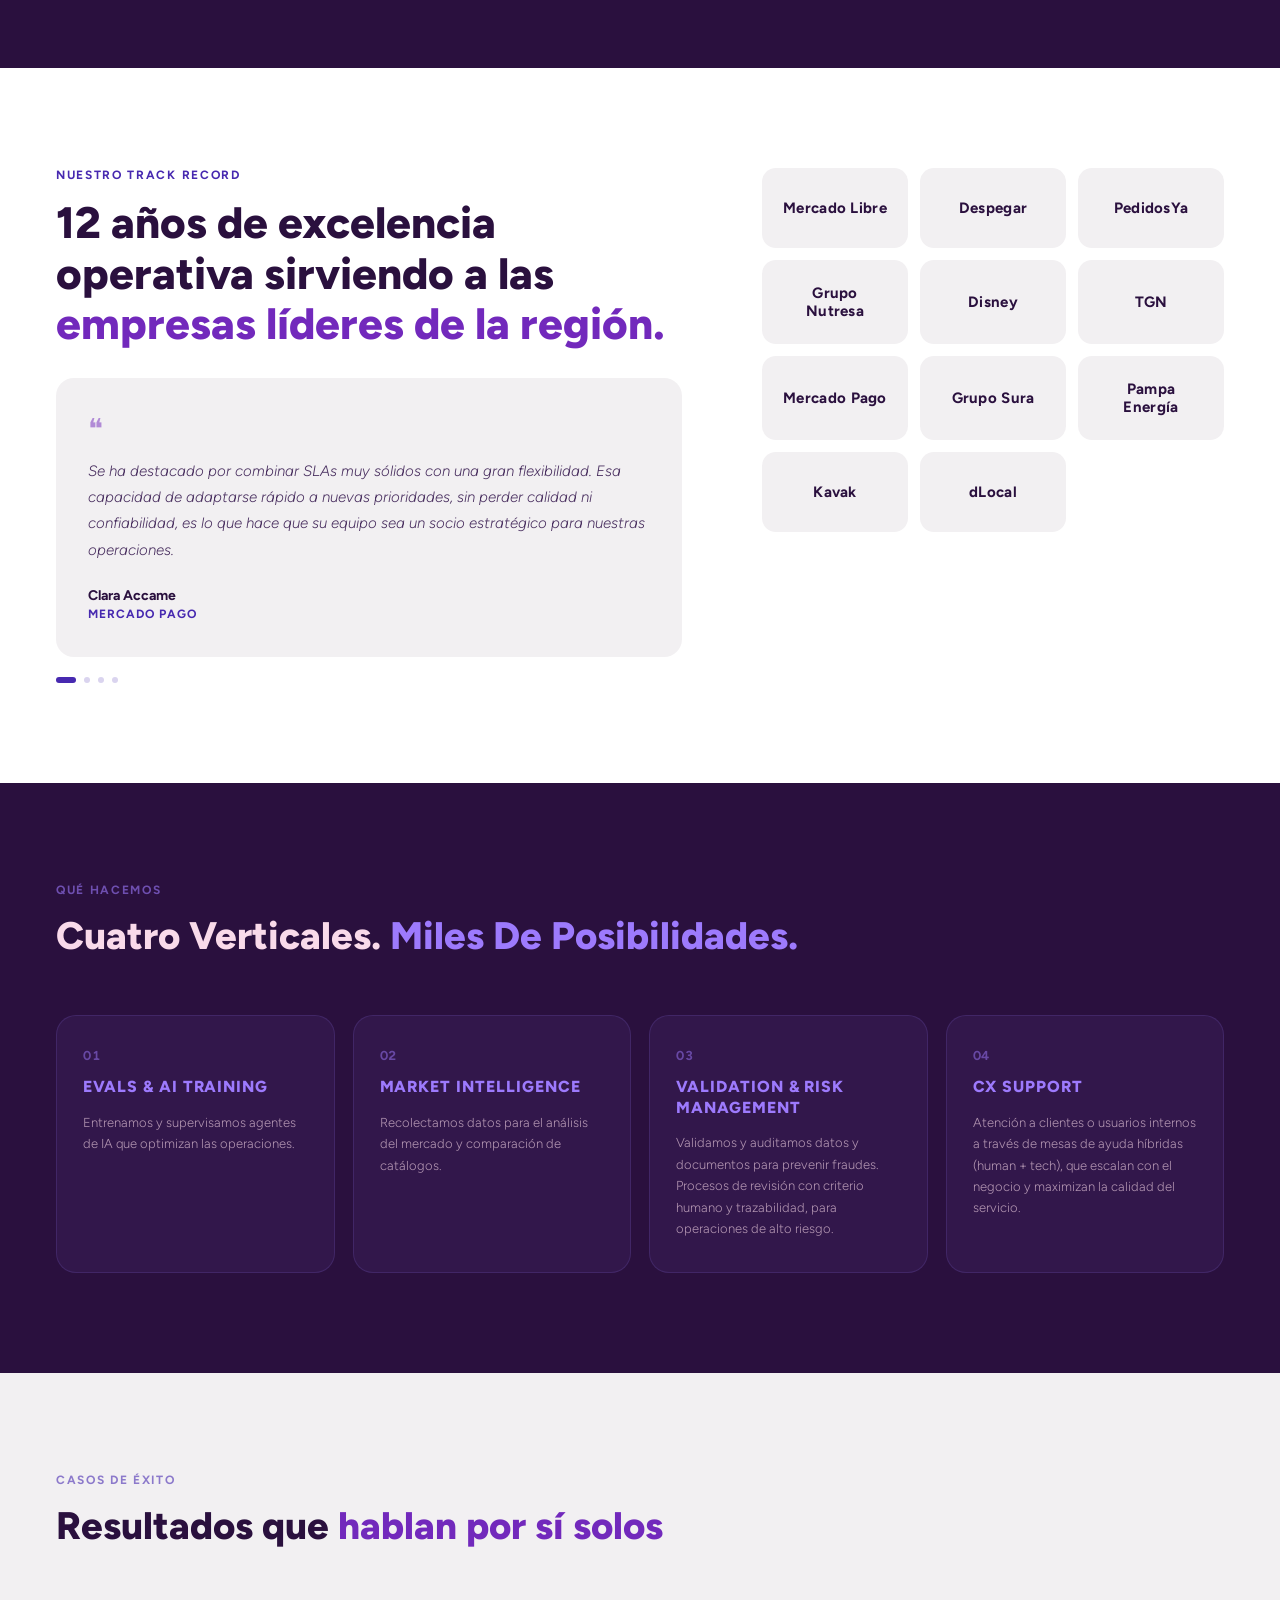
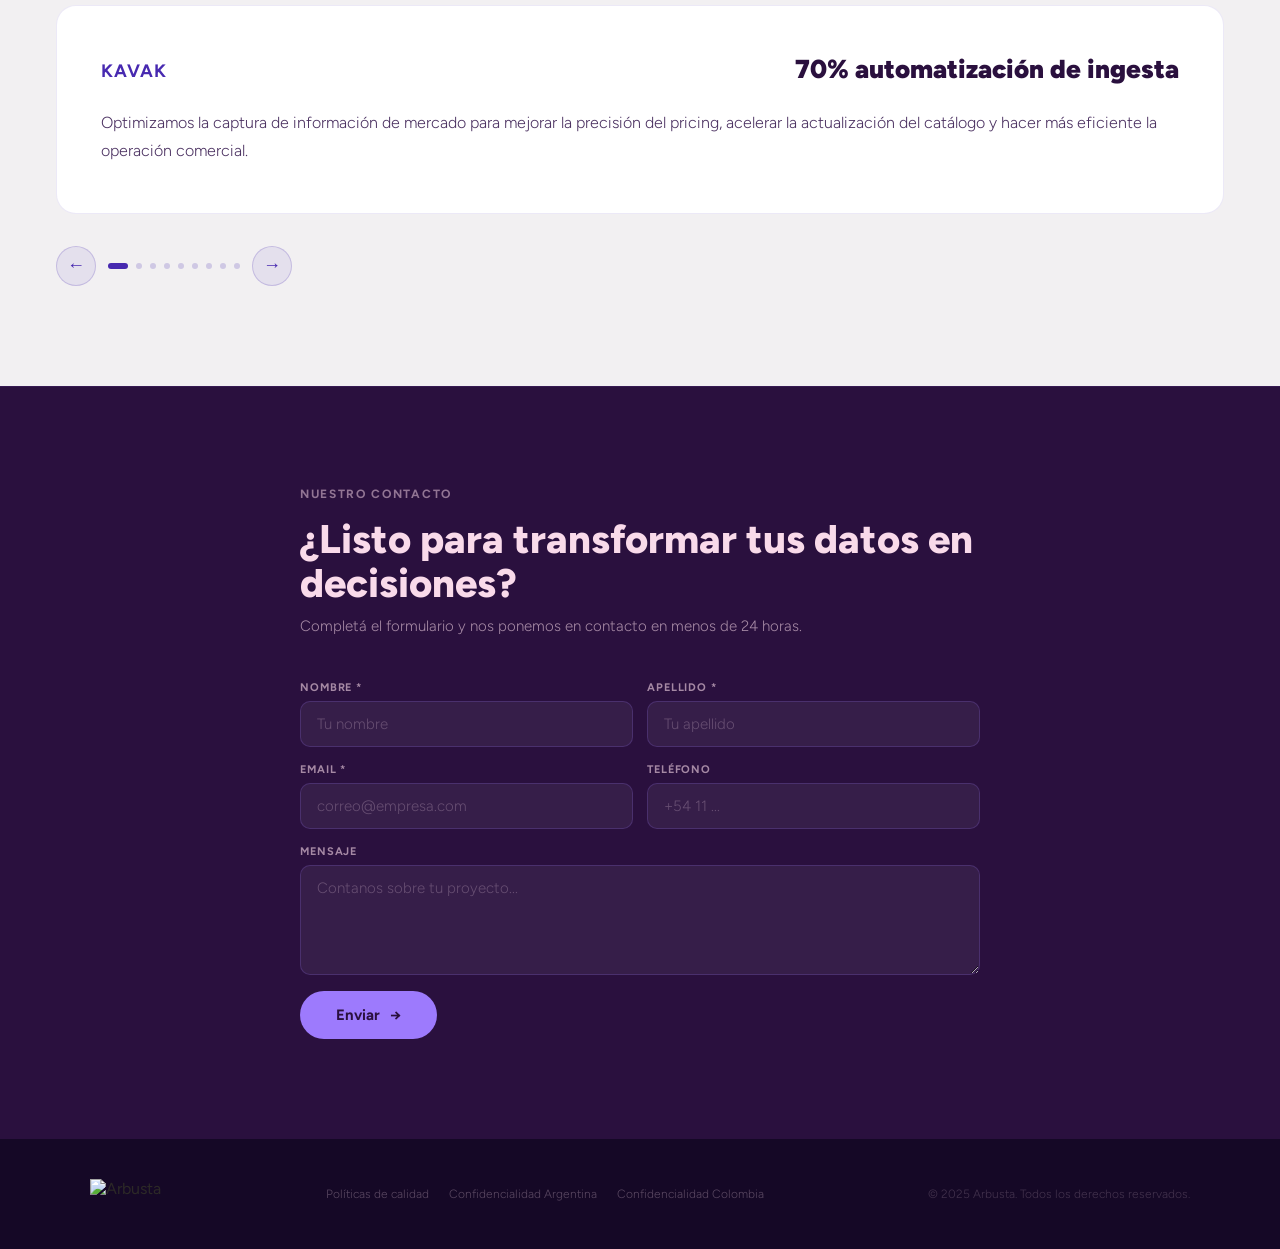
==== commit 7d28dfd4: "Update index.html" ====
--- a/index.html
+++ b/index.html
@@ -30,7 +30,7 @@
   <div class="hero-bg"></div>
   <div class="hero-glow"></div>
   <div class="hero-content">
-    <h1>Empowering Data-Driven-Businesses <span>with Human+Tech Intelligence</span></h1>
+    <h1>Soluciones Human+Tech <span>para escalar negocios basados en datos</span></h1>
     <p class="hero-sub">Transformamos tus datos en decisiones inteligentes con un blend único de <strong>talento humano</strong> + <strong>tecnología</strong>.</p>
     <a href="https://calendar.app.google/z5jdBzC6PrRTUSBF8" target="_blank" class="btn-primary">Hablemos</a>
   </div>
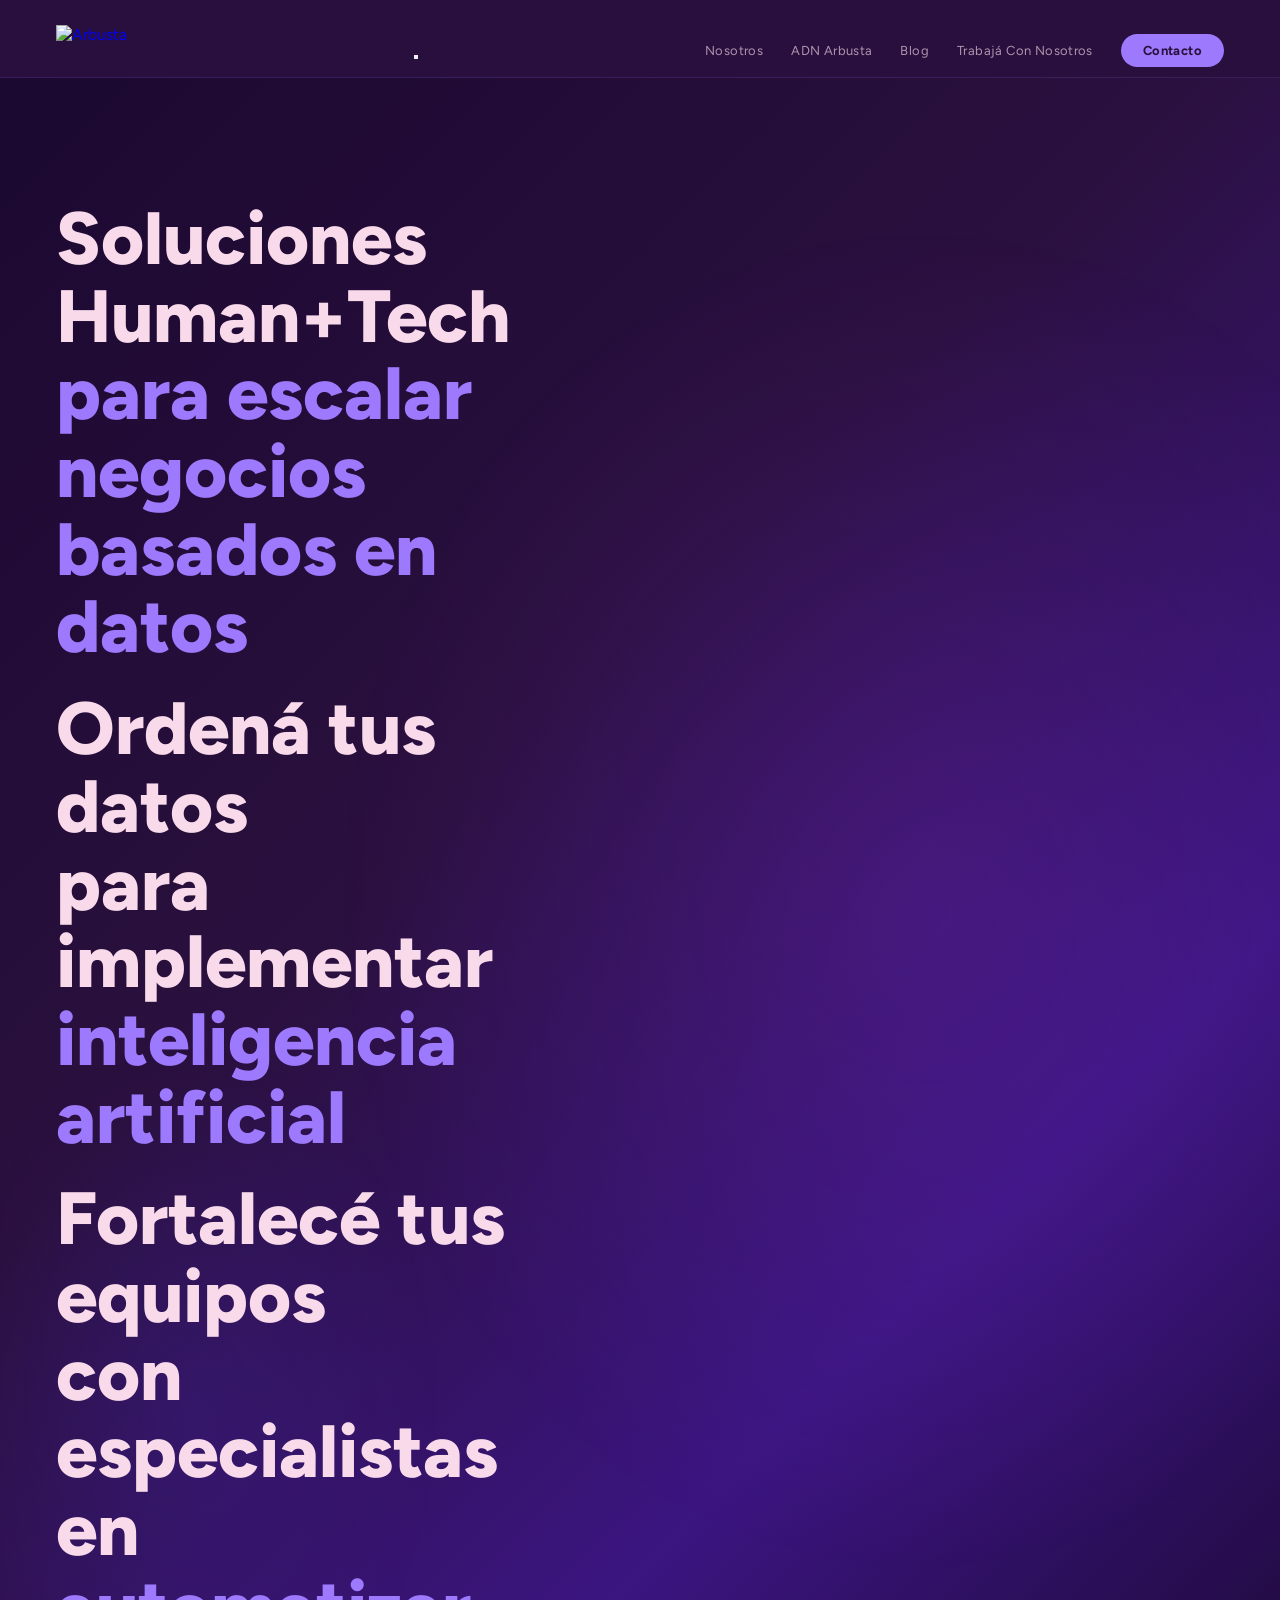
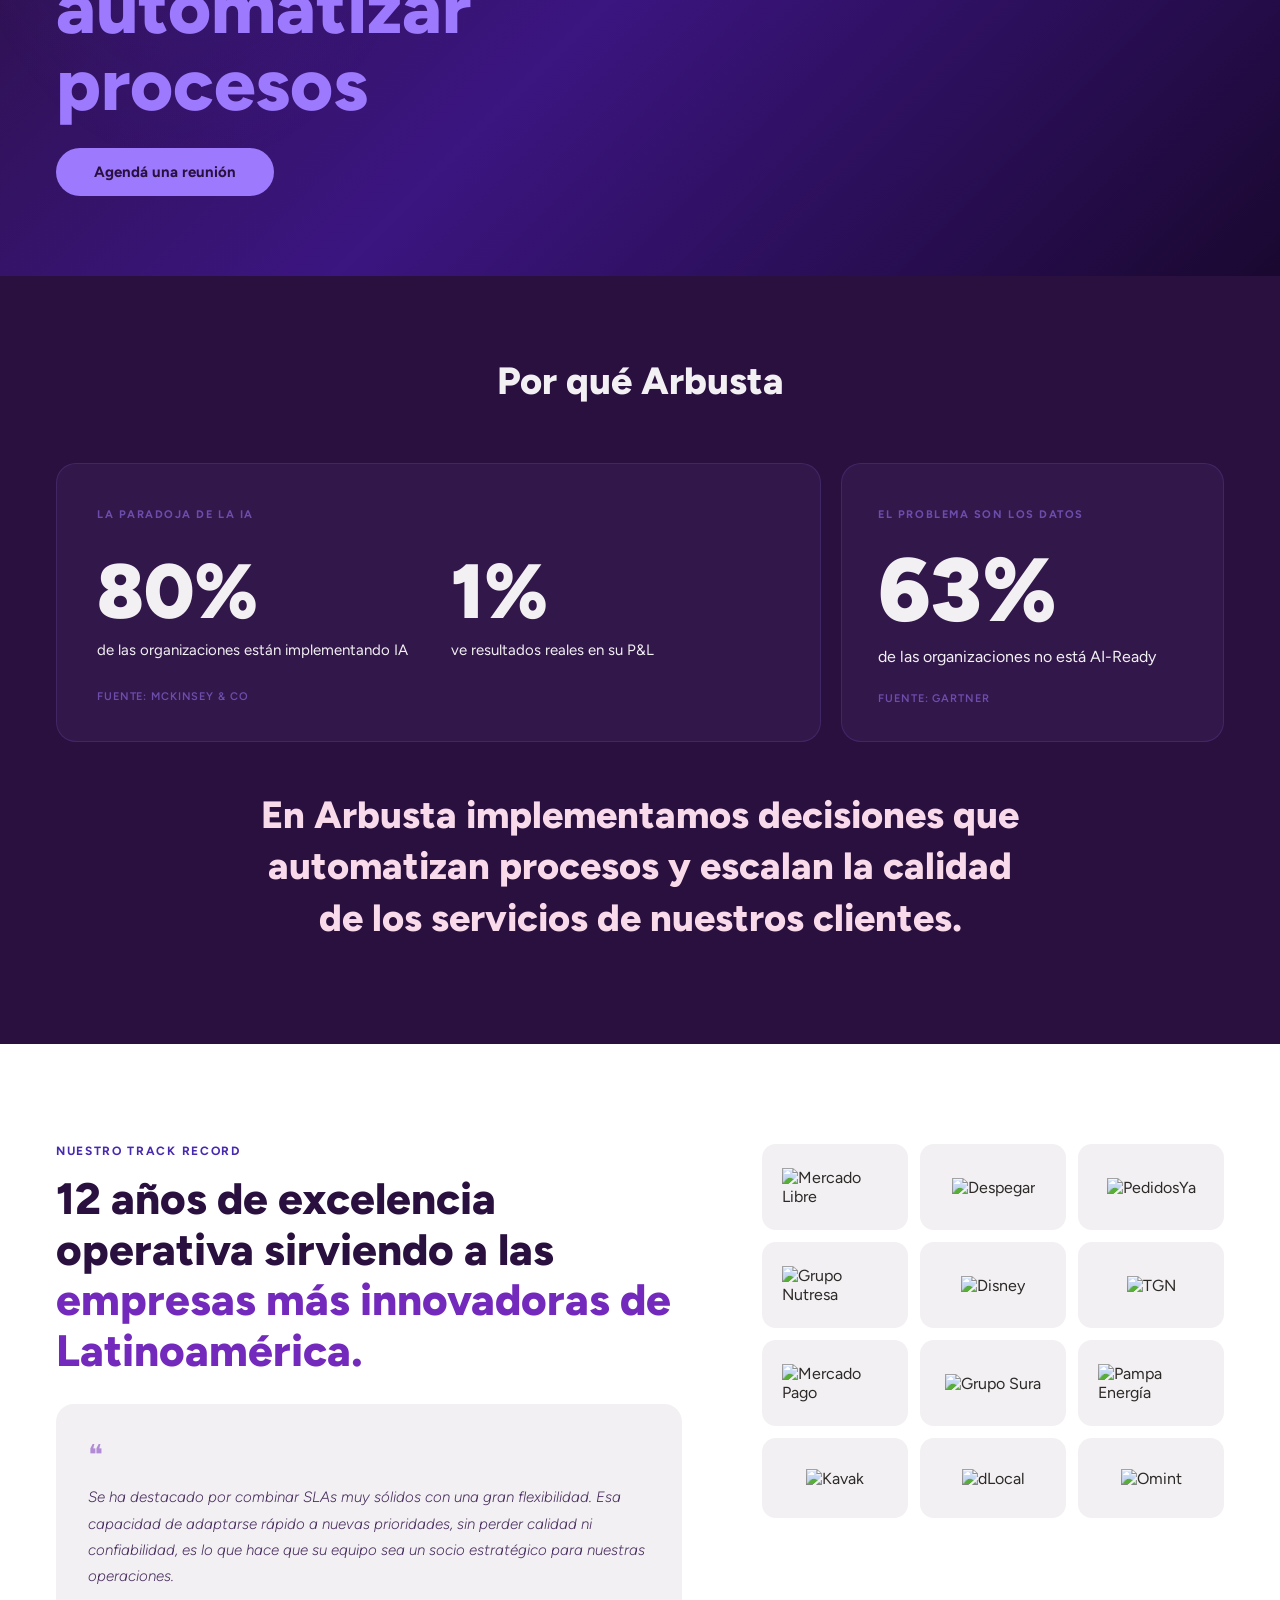
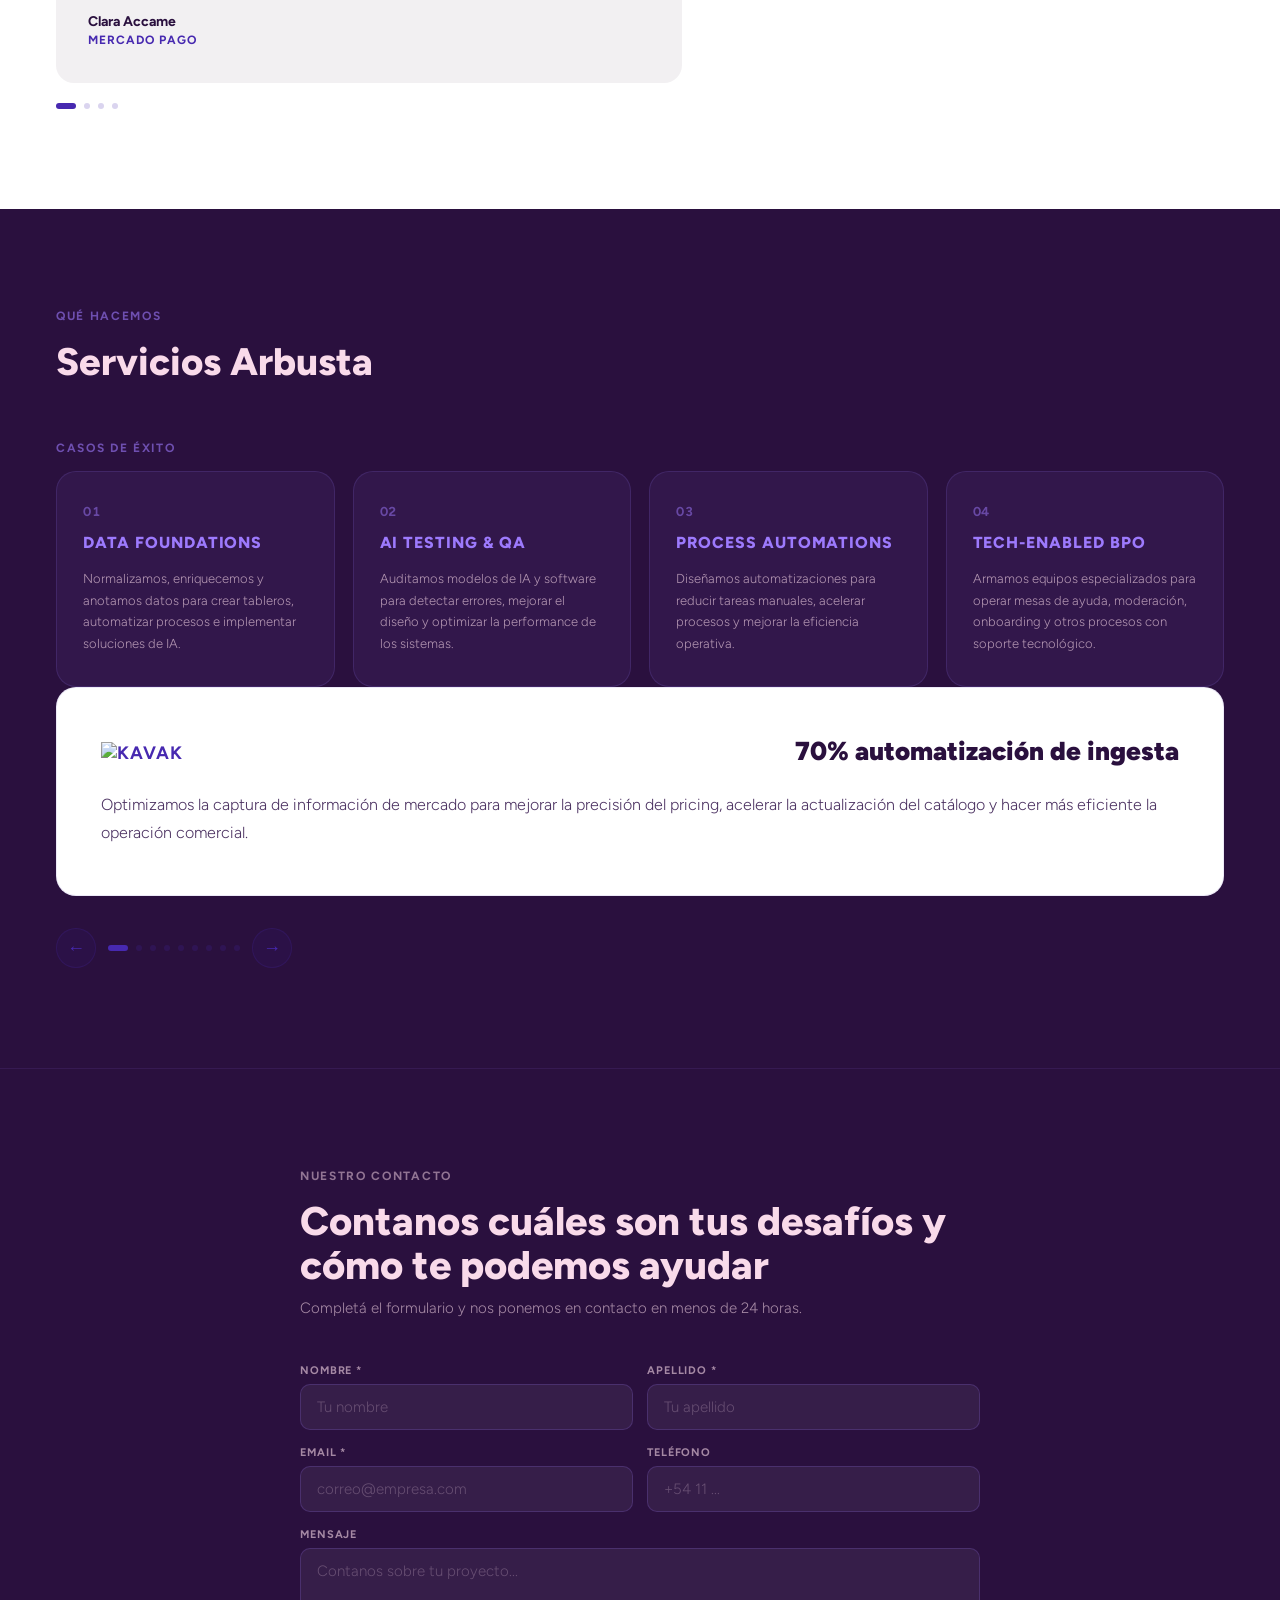
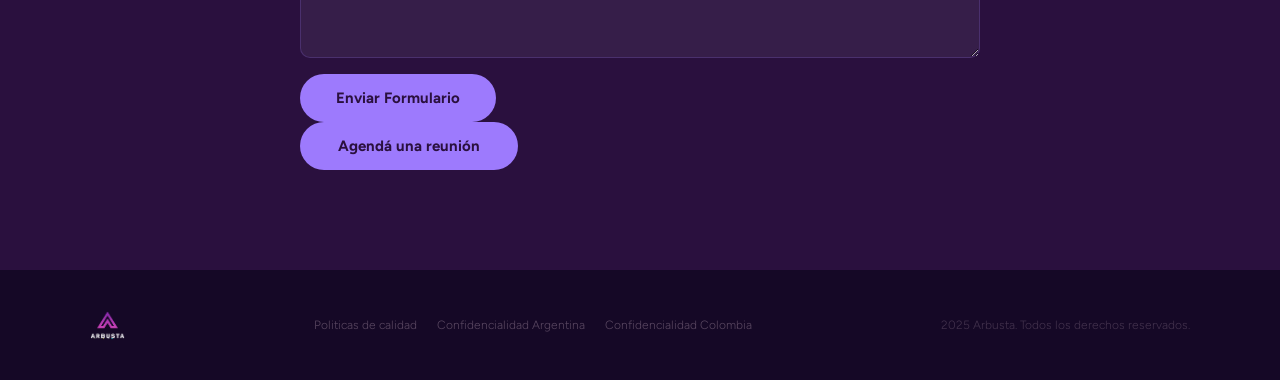
==== commit 34f4eab7: "Update print statement from 'Hello' to 'Goodbye'" ====
--- a/index.html
+++ b/index.html
@@ -4,23 +4,38 @@
 <meta charset="UTF-8">
 <meta name="viewport" content="width=device-width, initial-scale=1.0">
 <title>Somos Arbusta</title>
-<meta name="description" content="Arbusta Transformamos datos en inteligencia accionable.">
+<meta name="description" content="Soluciones Human+Tech para escalar negocios basados en datos. Transformamos datos en inteligencia accionable.">
+<!-- Open Graph / WhatsApp -->
+<meta property="og:type" content="website">
+<meta property="og:url" content="https://arbusta.net/">
+<meta property="og:site_name" content="Arbusta">
+<meta property="og:locale" content="es_AR">
+<meta property="og:title" content="Somos Arbusta — Soluciones Human+Tech">
+<meta property="og:description" content="Soluciones Human+Tech para escalar negocios basados en datos. Transformamos datos en inteligencia accionable.">
+<meta property="og:image" content="https://arbusta.net/assets/og-image.png">
+<meta property="og:image:width" content="600">
+<meta property="og:image:height" content="512">
+<meta property="og:image:alt" content="Arbusta — Soluciones Human+Tech">
 <link rel="preconnect" href="https://fonts.googleapis.com">
 <link href="https://fonts.googleapis.com/css2?family=Figtree:wght@300;400;600;700;800;900&display=swap" rel="stylesheet">
 <link rel="stylesheet" href="styles.css">
+<link rel="icon" href="assets/favicon.svg" type="image/svg+xml">
 </head>
 <body>
 
 <!-- NAV -->
 <nav>
   <a href="index.html" class="nav-logo">
-    <img src="[data-uri]" alt="Arbusta">
+    <img src="assets/logo-arbusta.svg" alt="Arbusta">
   </a>
-  <ul class="nav-links">
+  <button class="nav-burger" id="navBurger" aria-label="Abrir menú">
+    <span></span><span></span><span></span>
+  </button>
+  <ul class="nav-links" id="navLinks">
     <li><a href="index.html#nosotros">Nosotros</a></li>
-    <li><a href="sostenibilidad.html">Sostenibilidad</a></li>
+    <li><a href="adn.html">ADN Arbusta</a></li>
     <li><a href="blog.html">Blog</a></li>
-    <li><a href="trabaja.html">Trabajá con nosotros</a></li>
+    <li><a href="trabaja.html">Trabajá Con Nosotros</a></li>
     <li><a href="index.html#contacto" class="nav-cta">Contacto</a></li>
   </ul>
 </nav>
@@ -28,21 +43,44 @@
 <!-- HERO -->
 <section class="hero" id="inicio">
   <div class="hero-bg"></div>
+  <div class="hero-logo-watermark"><img src="assets/logo-iso.svg" alt=""></div>
   <div class="hero-glow"></div>
   <div class="hero-content">
-    <h1>Soluciones Human+Tech <span>para escalar negocios basados en datos</span></h1>
-    <p class="hero-sub">Transformamos tus datos en decisiones inteligentes con un blend único de <strong>talento humano</strong> + <strong>tecnología</strong>.</p>
-    <a href="https://calendar.app.google/z5jdBzC6PrRTUSBF8" target="_blank" class="btn-primary">Hablemos</a>
-  </div>
+    <div class="hero-title-carousel">
+      <div class="hero-title-track" id="hero-title-track">
+        <h1 class="hero-title-slide">Soluciones Human+Tech<br><span>para escalar negocios<br>basados en datos</span></h1>
+        <h1 class="hero-title-slide">Ordená tus datos<br>para implementar<br><span>inteligencia artificial</span></h1>
+        <h1 class="hero-title-slide">Fortalecé tus equipos<br>con especialistas en<br><span>automatizar procesos</span></h1>
+      </div>
+    </div>
+    <a href="https://calendar.app.google/z5jdBzC6PrRTUSBF8" target="_blank" class="btn-primary">Agendá una reunión</a>
+  </div>
+  <div class="hero-services">
+    <span class="hero-service-tag">DATA FOUNDATIONS</span>
+    <span class="hero-service-tag">MARKET INTELLIGENCE</span>
+    <span class="hero-service-tag">AI TRAINING</span>
+    <span class="hero-service-tag">EVALS & RED-TEAMING</span>
+    <span class="hero-service-tag">QA TESTING</span>
+    <span class="hero-service-tag">PROCESS AUTOMATIONS</span>
+    <span class="hero-service-tag">CX SUPPORT</span>
+    <span class="hero-service-tag">BPO</span>
+    <span class="hero-service-tag">CONTENT MODERATION</span>
+    <span class="hero-service-tag">KYC/KYB</span>
+    <span class="hero-service-tag">DATA VALIDATION</span>
+  </div>
+  <a href="#porque" class="scroll-hint" aria-label="Scrollear hacia abajo">
+    <svg width="24" height="24" viewBox="0 0 24 24" fill="none" stroke="currentColor" stroke-width="2" stroke-linecap="round" stroke-linejoin="round"><polyline points="6 9 12 15 18 9"/></svg>
+  </a>
 </section>
 
 <!-- POR QUÉ ARBUSTA -->
-<section class="stats-section">
+<section class="stats-section" id="porque">
 
   <div class="stats-section-header">
     <h2>Por qué Arbusta</h2>
   </div>
 
+  <div class="stats-inner">
   <div class="stats-row">
 
     <!-- Bloque agrupado: datos 1 y 2 (McKinsey) -->
@@ -76,6 +114,7 @@
   <div class="stats-conclusion">
     En Arbusta implementamos decisiones que automatizan procesos y escalan la calidad de los servicios de nuestros clientes.
   </div>
+  </div><!-- /stats-inner -->
 
 </section>
 
@@ -84,7 +123,7 @@
   <div class="nosotros-inner">
     <div class="nosotros-text">
       <span class="section-label">Nuestro track record</span>
-      <h2>12 años de excelencia operativa sirviendo a las <span>empresas líderes de la región.</span></h2>
+      <h2>12 años de excelencia operativa sirviendo a las <span>empresas más innovadoras de Latinoamérica.</span></h2>
       <div class="testi-inline-carousel">
         <div class="testi-inline-track" id="inlineTrack">
           <div class="testi-inline-card">
@@ -116,134 +155,144 @@
       </div>
     </div>
     <div class="clientes-grid">
-      <div class="cliente-card"><span>Mercado Libre</span></div>
-      <div class="cliente-card"><span>Despegar</span></div>
-      <div class="cliente-card"><span>PedidosYa</span></div>
-      <div class="cliente-card"><span>Grupo Nutresa</span></div>
-      <div class="cliente-card"><span>Disney</span></div>
-      <div class="cliente-card"><span>TGN</span></div>
-      <div class="cliente-card"><span>Mercado Pago</span></div>
-      <div class="cliente-card"><span>Grupo Sura</span></div>
-      <div class="cliente-card"><span>Pampa Energía</span></div>
-      <div class="cliente-card"><span>Kavak</span></div>
-      <div class="cliente-card"><span>dLocal</span></div>
-    </div>
-  </div>
-</section>
-
-<!-- SOLUCIONES — solo 4 verticales -->
+      <div class="cliente-card"><img src="assets/logos/mercado-libre-logo.png" alt="Mercado Libre"></div>
+      <div class="cliente-card"><img src="assets/logos/despegar.svg" alt="Despegar"></div>
+      <div class="cliente-card"><img src="assets/logos/pedidosya.svg" alt="PedidosYa"></div>
+      <div class="cliente-card"><img src="assets/logos/grupo-nutresa.png" alt="Grupo Nutresa" class="logo-lg"></div>
+      <div class="cliente-card"><img src="assets/logos/disney.png" alt="Disney" class="logo-lg"></div>
+      <div class="cliente-card"><img src="assets/logos/tgn.png" alt="TGN" class="logo-lg"></div>
+      <div class="cliente-card"><img src="assets/logos/mercado-pago.png" alt="Mercado Pago" class="logo-lg"></div>
+      <div class="cliente-card"><img src="assets/logos/grupo-sura.svg" alt="Grupo Sura" class="logo-lg"></div>
+      <div class="cliente-card"><img src="assets/logos/pampa-energia.png" alt="Pampa Energía" class="logo-lg"></div>
+      <div class="cliente-card"><img src="assets/logos/kavak.svg" alt="Kavak"></div>
+      <div class="cliente-card"><img src="assets/logos/dlocal.png" alt="dLocal"></div>
+      <div class="cliente-card"><img src="assets/logos/logo-omint.png" alt="Omint"></div>
+    </div>
+  </div>
+</section>
+
+<!-- SOLUCIONES + CASOS DE ÉXITO -->
 <section class="soluciones" id="soluciones">
-  <span class="soluciones-label">Qué hacemos</span>
-  <h2>Cuatro Verticales. <span>Miles De Posibilidades.</span></h2>
-  <div class="sol-grid">
-    <div class="sol-card">
-      <span class="sol-num">01</span>
-      <h3>Evals &amp; AI Training</h3>
-      <p>Entrenamos y supervisamos agentes de IA que optimizan las operaciones.</p>
-    </div>
-    <div class="sol-card">
-      <span class="sol-num">02</span>
-      <h3>Market Intelligence</h3>
-      <p>Recolectamos datos para el análisis del mercado y comparación de catálogos.</p>
-    </div>
-    <div class="sol-card">
-      <span class="sol-num">03</span>
-      <h3>Validation &amp; Risk Management</h3>
-      <p>Validamos y auditamos datos y documentos para prevenir fraudes. Procesos de revisión con criterio humano y trazabilidad, para operaciones de alto riesgo.</p>
-    </div>
-    <div class="sol-card">
-      <span class="sol-num">04</span>
-      <h3>CX Support</h3>
-      <p>Atención a clientes o usuarios internos a través de mesas de ayuda híbridas (human + tech), que escalan con el negocio y maximizan la calidad del servicio.</p>
-    </div>
-  </div>
-</section>
-
-<!-- CASOS DE ÉXITO -->
-<section class="casos-exito" id="casos">
-  <span class="soluciones-label" style="color:rgba(71,41,176,0.6);">Casos de éxito</span>
-  <h2 class="casos-exito-title">Resultados que <span>hablan por sí solos</span></h2>
-  <div class="casos-carousel-wrapper">
-    <div class="casos-carousel-track" id="casosTrack">
-
-      <div class="caso-exito-card">
-        <div class="caso-exito-top">
-          <div class="caso-exito-cliente">Kavak</div>
-          <div class="caso-exito-metric">70% automatización de ingesta</div>
-        </div>
-        <p class="caso-exito-desc">Optimizamos la captura de información de mercado para mejorar la precisión del pricing, acelerar la actualización del catálogo y hacer más eficiente la operación comercial.</p>
-      </div>
-
-      <div class="caso-exito-card">
-        <div class="caso-exito-top">
-          <div class="caso-exito-cliente">TGN</div>
-          <div class="caso-exito-metric">+7.700 registros clasificados</div>
-        </div>
-        <p class="caso-exito-desc">Entrenamos un modelo de IA capaz de clasificar reportes de mantenimiento, ayudando a reducir costos operativos y mejorar la productividad de los equipos técnicos.</p>
-      </div>
-
-      <div class="caso-exito-card">
-        <div class="caso-exito-top">
-          <div class="caso-exito-cliente">Mercado Pago</div>
-          <div class="caso-exito-metric">+1.000.000 tickets gestionados</div>
-        </div>
-        <p class="caso-exito-desc">Gestionamos reclamos y casos complejos con altos estándares de calidad, fortaleciendo la eficiencia operativa y la consistencia del servicio de soporte.</p>
-      </div>
-
-      <div class="caso-exito-card">
-        <div class="caso-exito-top">
-          <div class="caso-exito-cliente">Grupo Nutresa</div>
-          <div class="caso-exito-metric">+680.000 registros normalizados</div>
-        </div>
-        <p class="caso-exito-desc">Mejoramos la calidad y confiabilidad de información crítica de clientes y productos, fortaleciendo la gobernanza de datos y los estándares operativos de la compañía.</p>
-      </div>
-
-      <div class="caso-exito-card">
-        <div class="caso-exito-top">
-          <div class="caso-exito-cliente">Omint</div>
-          <div class="caso-exito-metric">6 años de acompañamiento</div>
-        </div>
-        <p class="caso-exito-desc">Acompañamos la evolución digital de plataformas críticas con QA y testing, ayudando a detectar errores tempranamente y asegurar una mejor experiencia para los usuarios.</p>
-      </div>
-
-      <div class="caso-exito-card">
-        <div class="caso-exito-top">
-          <div class="caso-exito-cliente">Mercado Libre</div>
-          <div class="caso-exito-metric">Data annotation + computer vision</div>
-        </div>
-        <p class="caso-exito-desc">Contribuimos a mejorar modelos que detectan publicaciones fraudulentas y artículos prohibidos, fortaleciendo la seguridad y confianza dentro del ecosistema digital.</p>
-      </div>
-
-      <div class="caso-exito-card">
-        <div class="caso-exito-top">
-          <div class="caso-exito-cliente">Mamotest</div>
-          <div class="caso-exito-metric">25.000 imágenes taggeadas</div>
-        </div>
-        <p class="caso-exito-desc">Preparamos información médica clave para entrenar IA aplicada a mamografías, ayudando a acelerar diagnósticos y ampliar el acceso a salud de calidad.</p>
-      </div>
-
-      <div class="caso-exito-card">
-        <div class="caso-exito-top">
-          <div class="caso-exito-cliente">Newsan</div>
-          <div class="caso-exito-metric">Calidad de datos</div>
-        </div>
-        <p class="caso-exito-desc">Aseguramos la calidad de información crítica para implementar una solución digital B2B, combinando excelencia operativa, eficiencia y talento diverso.</p>
-      </div>
-
-      <div class="caso-exito-card">
-        <div class="caso-exito-top">
-          <div class="caso-exito-cliente">Swiss Medical Group</div>
-          <div class="caso-exito-metric">Integración de Nuevos Talentos</div>
-        </div>
-        <p class="caso-exito-desc">Diseñamos un programa de aceleración técnica para incorporar nuevos perfiles a equipos de desarrollo, demostrando el valor de formar talento con potencial.</p>
-      </div>
-
-    </div>
-  </div>
-  <div class="casos-carousel-controls">
-    <button class="casos-btn" id="casosPrev">&#8592;</button>
-    <div class="casos-dots" id="casosDots"></div>
-    <button class="casos-btn" id="casosNext">&#8594;</button>
+  <div class="soluciones-inner">
+
+    <!-- Row 1: headers -->
+    <div class="sol-header">
+      <span class="soluciones-label">Qué hacemos</span>
+      <h2>Servicios Arbusta</h2>
+    </div>
+    <div class="casos-header">
+      <span class="soluciones-label">Casos de éxito</span>
+    </div>
+
+    <!-- Row 2: content -->
+    <div class="sol-grid">
+        <div class="sol-card">
+          <span class="sol-num">01</span>
+          <h3>Data Foundations</h3>
+          <p>Normalizamos, enriquecemos y anotamos datos para crear tableros, automatizar procesos e implementar soluciones de IA.</p>
+        </div>
+        <div class="sol-card">
+          <span class="sol-num">02</span>
+          <h3>AI Testing &amp; QA</h3>
+          <p>Auditamos modelos de IA y software para detectar errores, mejorar el diseño y optimizar la performance de los sistemas.</p>
+        </div>
+        <div class="sol-card">
+          <span class="sol-num">03</span>
+          <h3>Process Automations</h3>
+          <p>Diseñamos automatizaciones para reducir tareas manuales, acelerar procesos y mejorar la eficiencia operativa.</p>
+        </div>
+        <div class="sol-card">
+          <span class="sol-num">04</span>
+          <h3>Tech-Enabled BPO</h3>
+          <p>Armamos equipos especializados para operar mesas de ayuda, moderación, onboarding y otros procesos con soporte tecnológico.</p>
+        </div>
+      </div>
+
+    <div class="casos-carousel-wrapper">
+        <div class="casos-carousel-track" id="casosTrack">
+
+          <div class="caso-exito-card">
+            <div class="caso-exito-top">
+              <div class="caso-exito-cliente"><img src="assets/logos/kavak.svg" alt="Kavak"></div>
+              <div class="caso-exito-metric">70% automatización de ingesta</div>
+            </div>
+            <p class="caso-exito-desc">Optimizamos la captura de información de mercado para mejorar la precisión del pricing, acelerar la actualización del catálogo y hacer más eficiente la operación comercial.</p>
+          </div>
+
+          <div class="caso-exito-card">
+            <div class="caso-exito-top">
+              <div class="caso-exito-cliente"><img src="assets/logos/tgn.png" alt="TGN"></div>
+              <div class="caso-exito-metric">+7.700 registros clasificados</div>
+            </div>
+            <p class="caso-exito-desc">Entrenamos un modelo de IA capaz de clasificar reportes de mantenimiento, ayudando a reducir costos operativos y mejorar la productividad de los equipos técnicos.</p>
+          </div>
+
+          <div class="caso-exito-card">
+            <div class="caso-exito-top">
+              <div class="caso-exito-cliente"><img src="assets/logos/mercado-pago.png" alt="Mercado Pago"></div>
+              <div class="caso-exito-metric">+1.000.000 tickets gestionados</div>
+            </div>
+            <p class="caso-exito-desc">Gestionamos reclamos y casos complejos con altos estándares de calidad, fortaleciendo la eficiencia operativa y la consistencia del servicio de soporte.</p>
+          </div>
+
+          <div class="caso-exito-card">
+            <div class="caso-exito-top">
+              <div class="caso-exito-cliente"><img src="assets/logos/grupo-nutresa.png" alt="Grupo Nutresa" style="max-height:70px;max-width:200px;"></div>
+              <div class="caso-exito-metric">+680.000 registros normalizados</div>
+            </div>
+            <p class="caso-exito-desc">Mejoramos la calidad y confiabilidad de información crítica de clientes y productos, fortaleciendo la gobernanza de datos y los estándares operativos de la compañía.</p>
+          </div>
+
+          <div class="caso-exito-card">
+            <div class="caso-exito-top">
+              <div class="caso-exito-cliente"><img src="assets/logos/logo-omint.png" alt="Omint"></div>
+              <div class="caso-exito-metric">6 años de acompañamiento</div>
+            </div>
+            <p class="caso-exito-desc">Acompañamos la evolución digital de plataformas críticas con QA y testing, ayudando a detectar errores tempranamente y asegurar una mejor experiencia para los usuarios.</p>
+          </div>
+
+          <div class="caso-exito-card">
+            <div class="caso-exito-top">
+              <div class="caso-exito-cliente"><img src="assets/logos/mercado-libre-logo.png" alt="Mercado Libre"></div>
+              <div class="caso-exito-metric">Data annotation + computer vision</div>
+            </div>
+            <p class="caso-exito-desc">Contribuimos a mejorar modelos que detectan publicaciones fraudulentas y artículos prohibidos, fortaleciendo la seguridad y confianza dentro del ecosistema digital.</p>
+          </div>
+
+          <div class="caso-exito-card">
+            <div class="caso-exito-top">
+              <div class="caso-exito-cliente">Mamotest</div>
+              <div class="caso-exito-metric">25.000 imágenes taggeadas</div>
+            </div>
+            <p class="caso-exito-desc">Preparamos información médica clave para entrenar IA aplicada a mamografías, ayudando a acelerar diagnósticos y ampliar el acceso a salud de calidad.</p>
+          </div>
+
+          <div class="caso-exito-card">
+            <div class="caso-exito-top">
+              <div class="caso-exito-cliente">Newsan</div>
+              <div class="caso-exito-metric">Calidad de datos</div>
+            </div>
+            <p class="caso-exito-desc">Aseguramos la calidad de información crítica para implementar una solución digital B2B, combinando excelencia operativa, eficiencia y talento diverso.</p>
+          </div>
+
+          <div class="caso-exito-card">
+            <div class="caso-exito-top">
+              <div class="caso-exito-cliente">Swiss Medical Group</div>
+              <div class="caso-exito-metric">Integración de Nuevos Talentos</div>
+            </div>
+            <p class="caso-exito-desc">Diseñamos un programa de aceleración técnica para incorporar nuevos perfiles a equipos de desarrollo, demostrando el valor de formar talento con potencial.</p>
+          </div>
+
+        </div>
+      </div>
+
+    <!-- Row 3: controls -->
+    <div class="casos-carousel-controls">
+      <button class="casos-btn" id="casosPrev">&#8592;</button>
+      <div class="casos-dots" id="casosDots"></div>
+      <button class="casos-btn" id="casosNext">&#8594;</button>
+    </div>
+
   </div>
 </section>
 
@@ -251,9 +300,10 @@
 <section class="contacto" id="contacto">
   <div class="contacto-inner">
     <span class="section-label" style="color:rgba(249,218,234,0.5);">Nuestro contacto</span>
-    <h2>¿Listo para transformar tus datos en decisiones?</h2>
+    <h2>Contanos cuáles son tus desafíos y cómo te podemos ayudar</h2>
     <p class="contacto-sub">Completá el formulario y nos ponemos en contacto en menos de 24 horas.</p>
     <form class="contact-form" id="contact-form" action="https://formspree.io/f/xrejwpoy" method="POST">
+      <input type="text" name="_gotcha" style="display:none" tabindex="-1" autocomplete="off">
       <div class="form-row">
         <div class="form-group"><label>Nombre *</label><input type="text" name="nombre" placeholder="Tu nombre" required></div>
         <div class="form-group"><label>Apellido *</label><input type="text" name="apellido" placeholder="Tu apellido" required></div>
@@ -263,7 +313,10 @@
         <div class="form-group"><label>Teléfono</label><input type="tel" name="telefono" placeholder="+54 11 ..."></div>
       </div>
       <div class="form-group"><label>Mensaje</label><textarea name="mensaje" placeholder="Contanos sobre tu proyecto..." maxlength="500"></textarea></div>
-      <button type="submit" class="btn-submit" id="c-btn"><span class="btext">Enviar</span> →</button>
+      <div class="form-actions">
+        <button type="submit" class="btn-submit" id="c-btn"><span class="btext">Enviar Formulario</span></button>
+        <a href="https://calendar.app.google/z5jdBzC6PrRTUSBF8" target="_blank" class="btn-primary">Agendá una reunión</a>
+      </div>
     </form>
     <div class="form-success" id="c-success">
       <div class="success-icon">✓</div>
@@ -277,15 +330,13 @@
 <!-- FOOTER -->
 <footer>
   <div class="footer-inner">
-    <div class="footer-logo">
-      <img src="[data-uri]" alt="Arbusta">
-    </div>
+    <div class="footer-logo"><img src="[data-uri]" alt="Arbusta"></div>
     <div class="footer-links">
-      <a href="https://arbusta.net/politica-privacidad-extensiones/" target="_blank">Políticas de calidad</a>
+      <a href="https://arbusta.net/politica-privacidad-extensiones/" target="_blank">Politicas de calidad</a>
       <a href="https://arbusta.net/confidencialidad-arg/" target="_blank">Confidencialidad Argentina</a>
       <a href="https://arbusta.net/confidencialidad-col/" target="_blank">Confidencialidad Colombia</a>
     </div>
-    <span class="footer-copy">© 2025 Arbusta. Todos los derechos reservados.</span>
+    <span class="footer-copy">2025 Arbusta. Todos los derechos reservados.</span>
   </div>
 </footer>
 <script src="main.js"></script>
